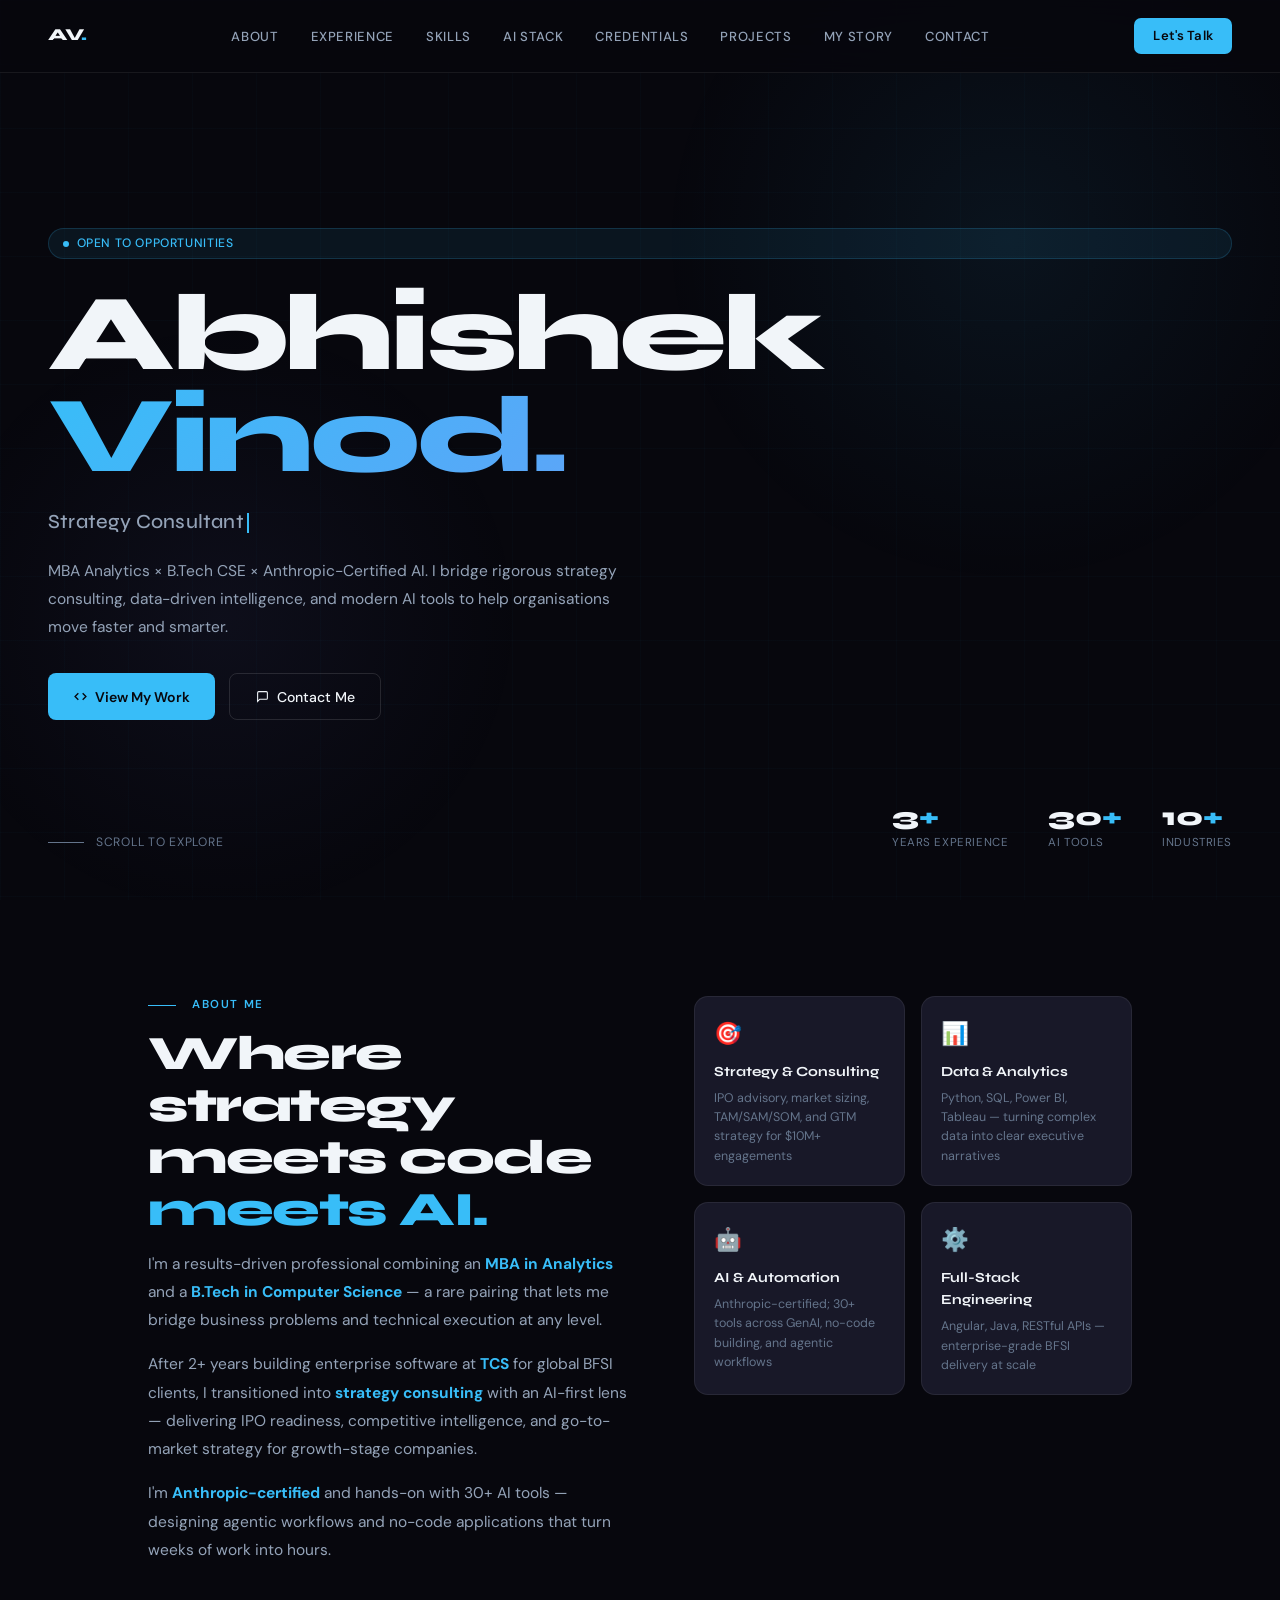
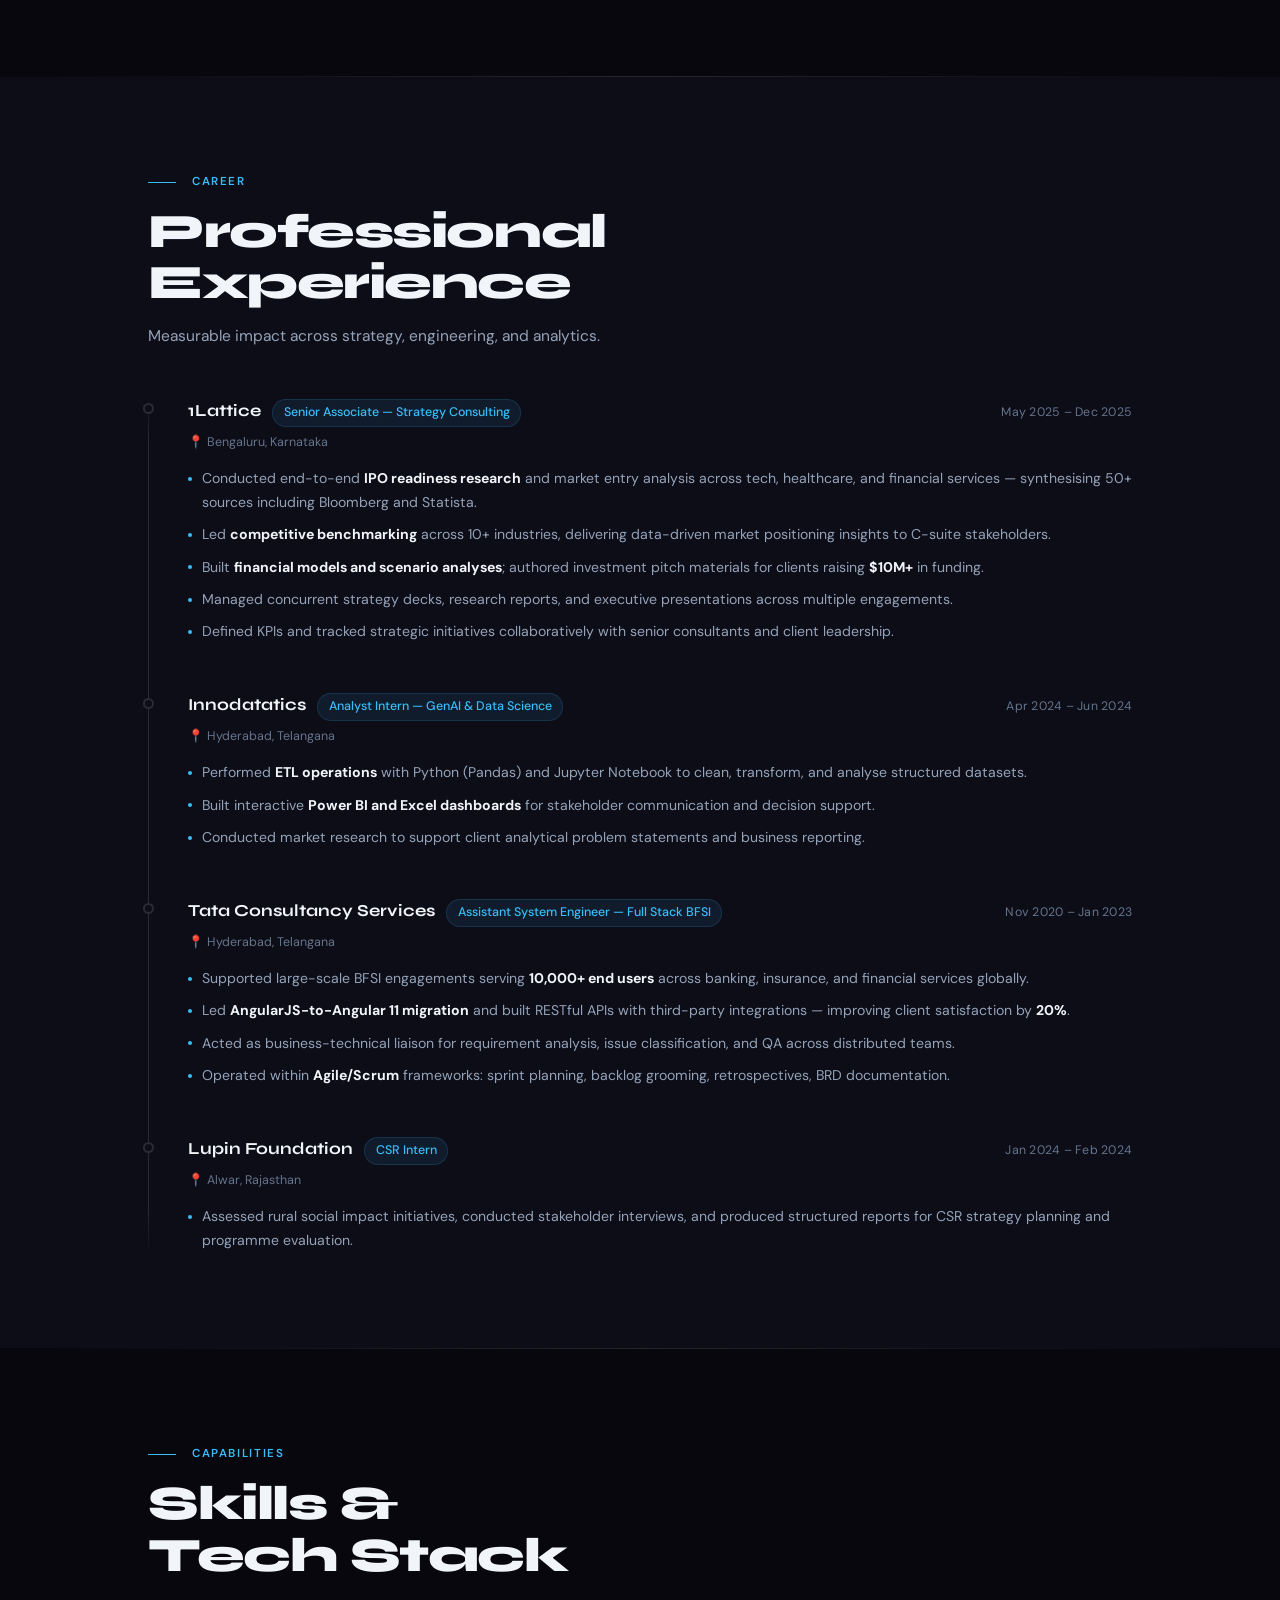
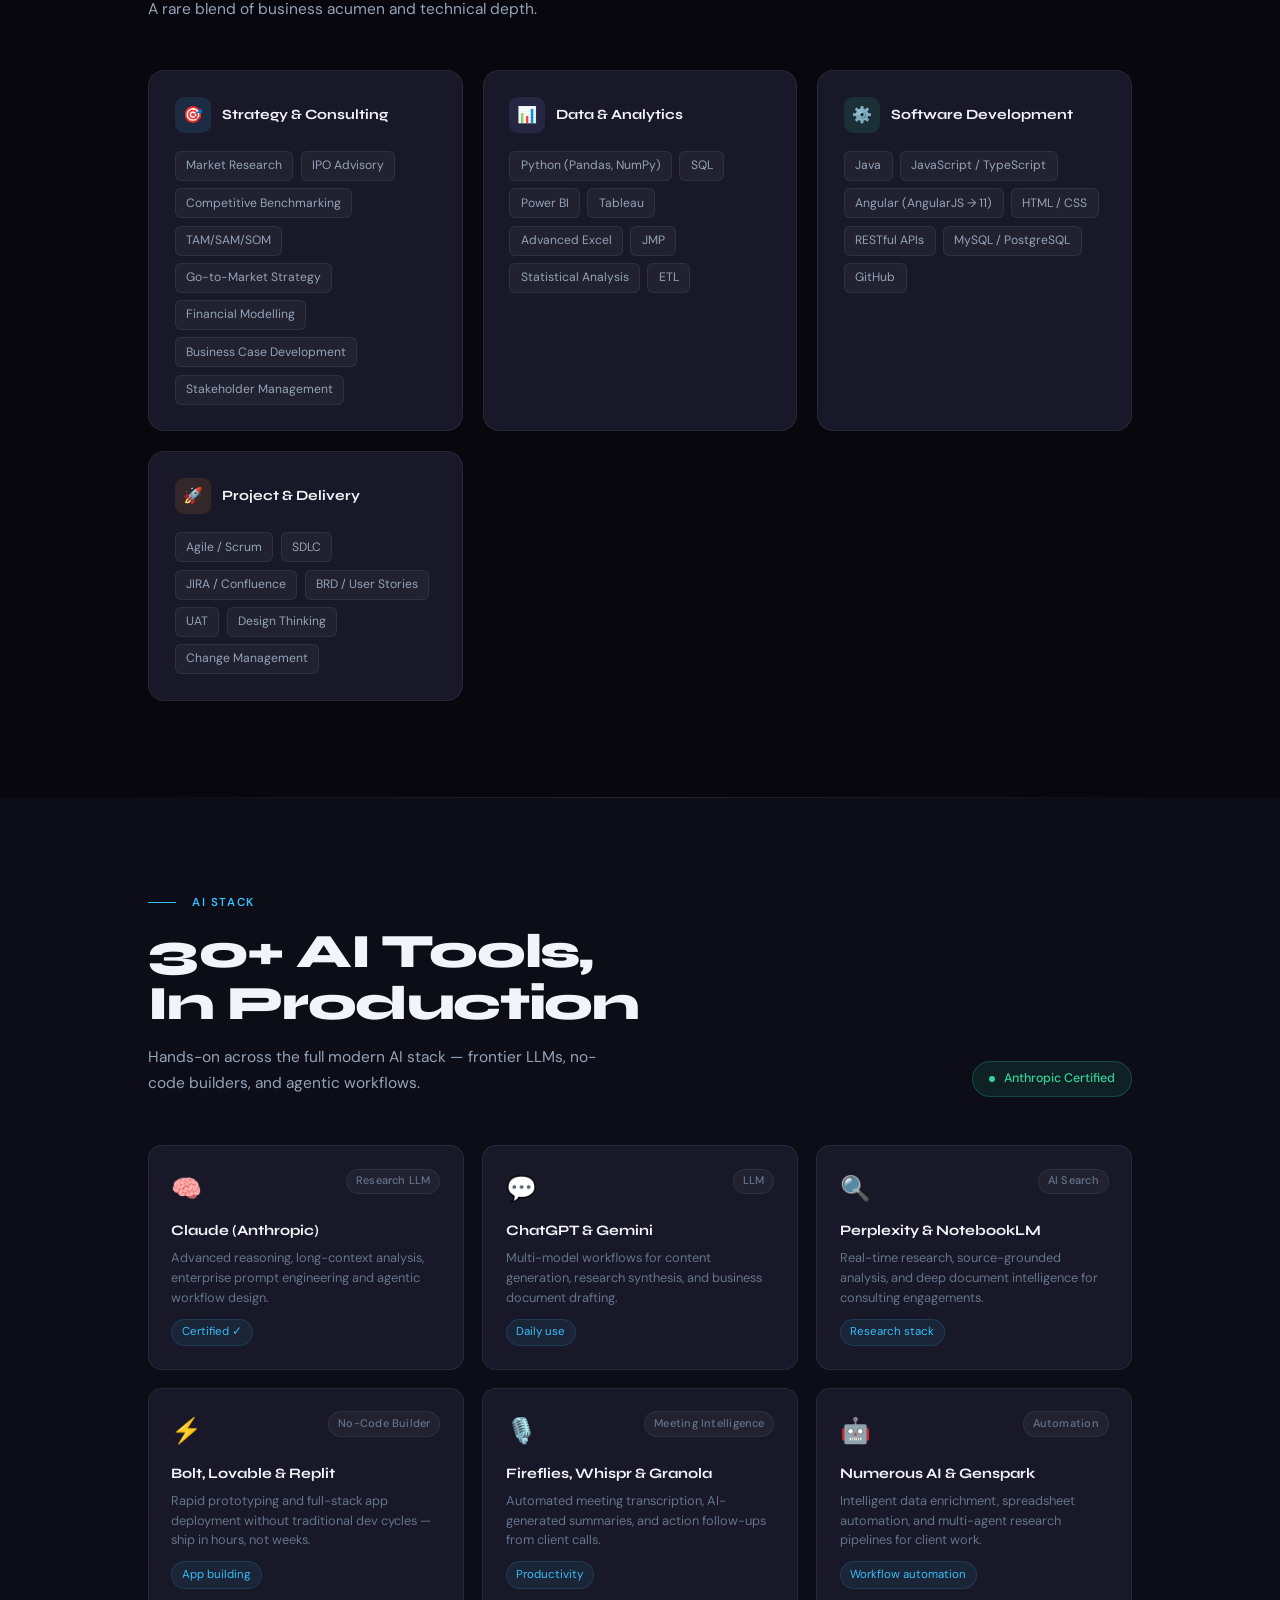
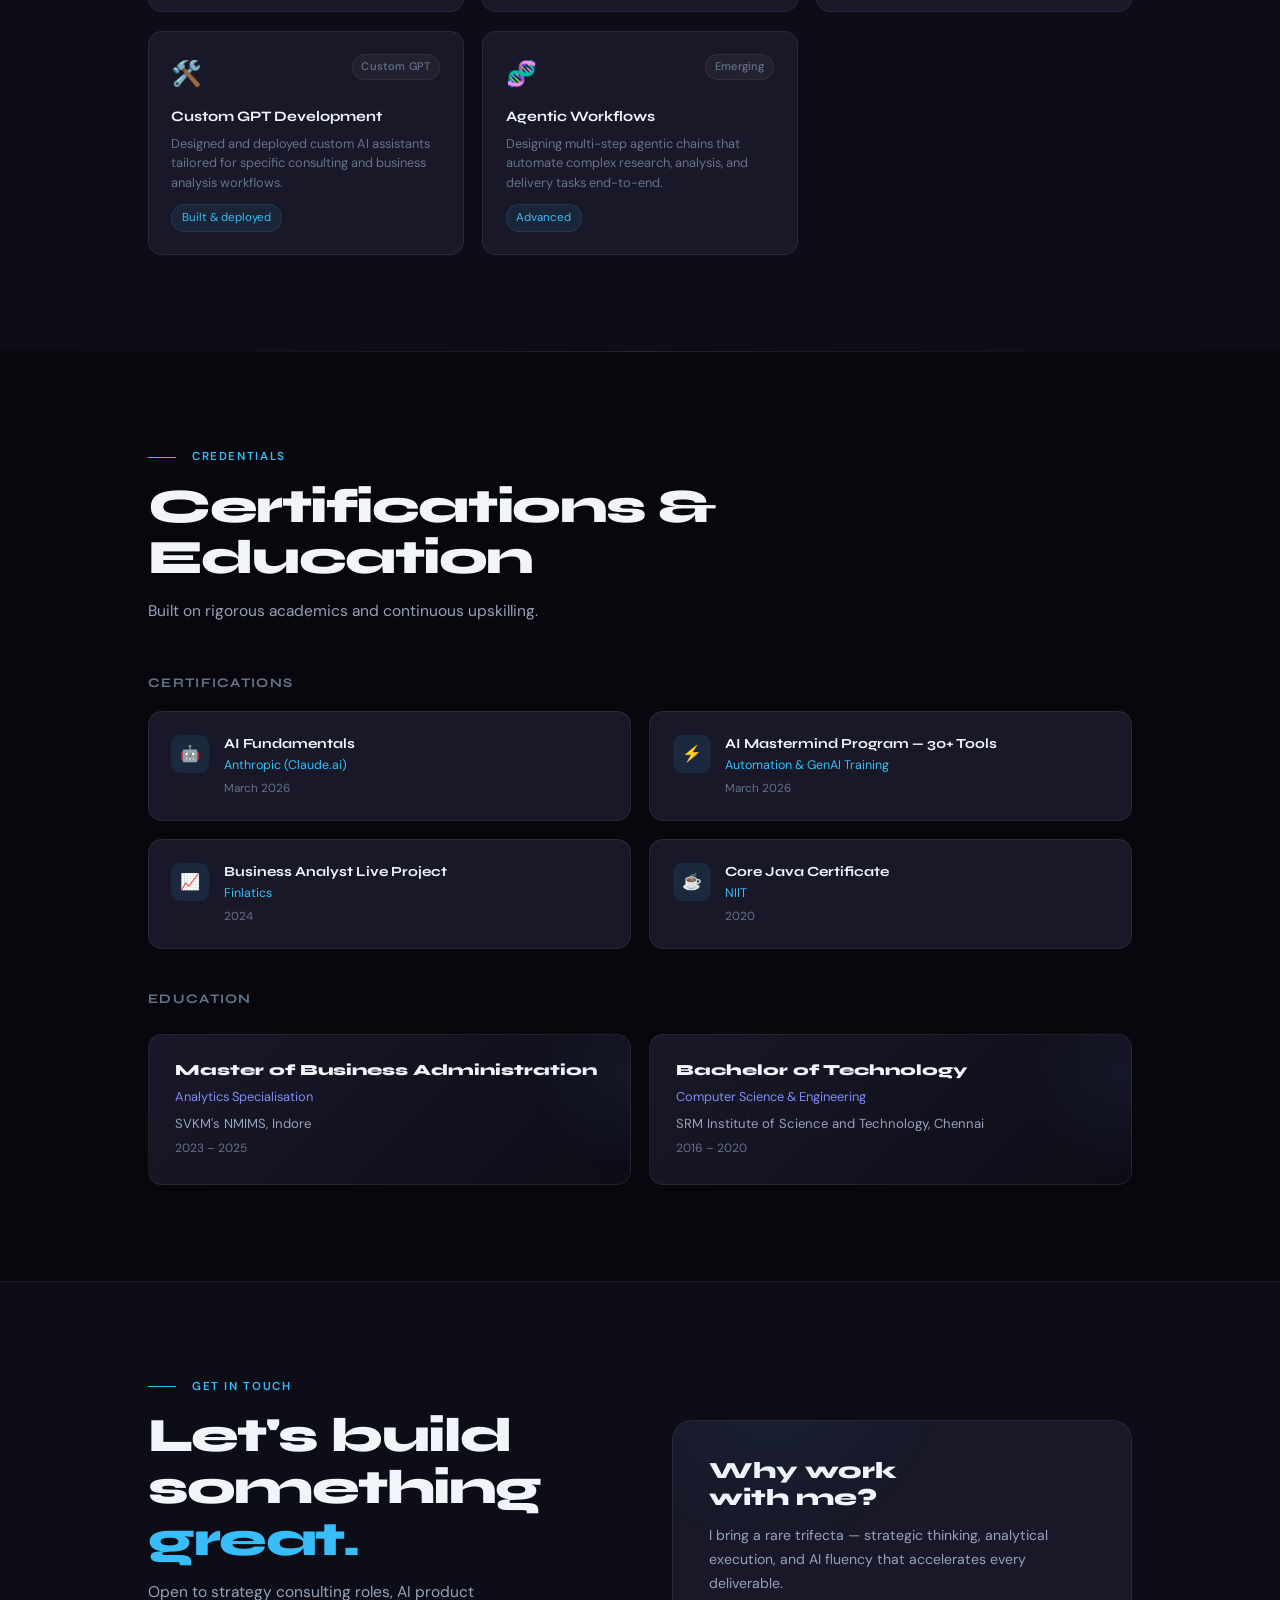
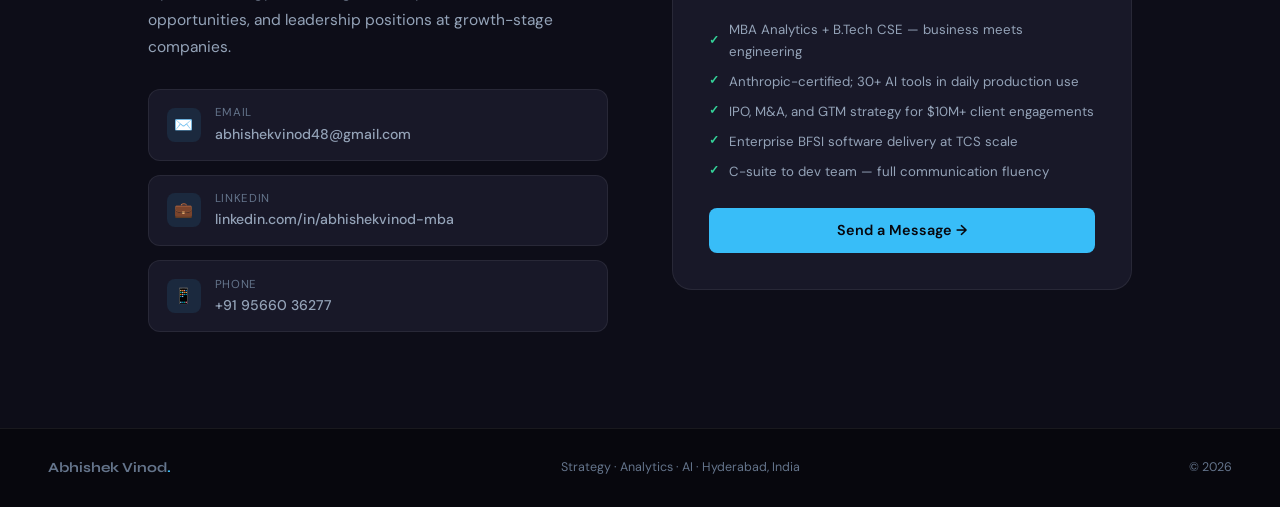
==== index.html @ c46313c7 "Add Projects and My Story pages, update nav links - Add projects.html with live and WIP project card" ====
<!DOCTYPE html>
<html lang="en">
<head>
  <meta charset="UTF-8" />
  <meta name="viewport" content="width=device-width, initial-scale=1.0" />
  <title>Abhishek Vinod — Strategy | Analytics | AI</title>

  <!-- Google Fonts -->
  <link rel="preconnect" href="https://fonts.googleapis.com" />
  <link rel="preconnect" href="https://fonts.gstatic.com" crossorigin />
  <link href="https://fonts.googleapis.com/css2?family=Syne:wght@400;500;600;700;800&family=DM+Sans:ital,opsz,wght@0,9..40,300;0,9..40,400;0,9..40,500;1,9..40,300&display=swap" rel="stylesheet" />

  <!-- Portfolio Styles -->
  <link rel="stylesheet" href="styles.css" />
</head>
<body>

<!-- ═══════════════════════════════════════════
     BACKGROUND GRID
═══════════════════════════════════════════ -->
<div class="grid-bg"></div>

<!-- ═══════════════════════════════════════════
     NAVIGATION
═══════════════════════════════════════════ -->
<nav id="nav">
  <a class="nav-logo" href="#hero">AV<span>.</span></a>
  <ul class="nav-links">
    <li><a href="#about">About</a></li>
    <li><a href="#experience">Experience</a></li>
    <li><a href="#skills">Skills</a></li>
    <li><a href="#ai-tools">AI Stack</a></li>
    <li><a href="#credentials">Credentials</a></li>
    <li><a href="projects.html">Projects</a></li>
    <li><a href="story.html">My Story</a></li>
    <li><a href="#contact">Contact</a></li>
  </ul>
  <a href="#contact" class="nav-cta">Let's Talk</a>
</nav>

<!-- ═══════════════════════════════════════════
     HERO
═══════════════════════════════════════════ -->
<section id="hero">
  <div class="hero-glow"></div>
  <div class="hero-glow2"></div>

  <div class="hero-tag">Open to opportunities</div>

  <h1 class="hero-name">
    Abhishek
    <span class="accent-line">Vinod.</span>
  </h1>

  <!-- Typing effect text — phrases controlled in script.js -->
  <p class="hero-title">
    <span id="typed-text"></span><span class="type-cursor"></span>
  </p>

  <p class="hero-desc">
    MBA Analytics × B.Tech CSE × Anthropic-Certified AI. I bridge rigorous strategy consulting,
    data-driven intelligence, and modern AI tools to help organisations move faster and smarter.
  </p>

  <div class="hero-ctas">
    <a href="#experience" class="btn-primary">
      <svg width="13" height="13" viewBox="0 0 24 24" fill="none" stroke="currentColor" stroke-width="2.5">
        <polyline points="16 18 22 12 16 6"/><polyline points="8 6 2 12 8 18"/>
      </svg>
      View My Work
    </a>
    <a href="#contact" class="btn-secondary">
      <svg width="13" height="13" viewBox="0 0 24 24" fill="none" stroke="currentColor" stroke-width="2">
        <path d="M21 15a2 2 0 0 1-2 2H7l-4 4V5a2 2 0 0 1 2-2h14a2 2 0 0 1 2 2z"/>
      </svg>
      Contact Me
    </a>
  </div>

  <div class="hero-scroll">
    <span class="scroll-line"></span>
    Scroll to explore
  </div>

  <div class="hero-stats">
    <div>
      <div class="stat-num">3<span>+</span></div>
      <div class="stat-label">Years Experience</div>
    </div>
    <div>
      <div class="stat-num">30<span>+</span></div>
      <div class="stat-label">AI Tools</div>
    </div>
    <div>
      <div class="stat-num">10<span>+</span></div>
      <div class="stat-label">Industries</div>
    </div>
  </div>
</section>

<!-- ═══════════════════════════════════════════
     ABOUT
═══════════════════════════════════════════ -->
<section id="about">
  <div class="section-inner">
    <div class="about-grid">

      <!-- Left: text -->
      <div>
        <div class="section-label reveal">About Me</div>
        <h2 class="section-heading reveal rd1">
          Where strategy<br>meets code<br>
          <span style="color:var(--accent)">meets AI.</span>
        </h2>
        <div class="about-text reveal rd2">
          <p>
            I'm a results-driven professional combining an <strong>MBA in Analytics</strong> and a
            <strong>B.Tech in Computer Science</strong> — a rare pairing that lets me bridge business
            problems and technical execution at any level.
          </p>
          <p>
            After 2+ years building enterprise software at <strong>TCS</strong> for global BFSI clients,
            I transitioned into <strong>strategy consulting</strong> with an AI-first lens — delivering
            IPO readiness, competitive intelligence, and go-to-market strategy for growth-stage companies.
          </p>
          <p>
            I'm <strong>Anthropic-certified</strong> and hands-on with 30+ AI tools — designing agentic
            workflows and no-code applications that turn weeks of work into hours.
          </p>
        </div>
      </div>

      <!-- Right: pillar cards -->
      <div class="about-pillars reveal rd3">
        <div class="pillar">
          <div class="pillar-icon">🎯</div>
          <div class="pillar-title">Strategy & Consulting</div>
          <div class="pillar-desc">IPO advisory, market sizing, TAM/SAM/SOM, and GTM strategy for $10M+ engagements</div>
        </div>
        <div class="pillar">
          <div class="pillar-icon">📊</div>
          <div class="pillar-title">Data & Analytics</div>
          <div class="pillar-desc">Python, SQL, Power BI, Tableau — turning complex data into clear executive narratives</div>
        </div>
        <div class="pillar">
          <div class="pillar-icon">🤖</div>
          <div class="pillar-title">AI & Automation</div>
          <div class="pillar-desc">Anthropic-certified; 30+ tools across GenAI, no-code building, and agentic workflows</div>
        </div>
        <div class="pillar">
          <div class="pillar-icon">⚙️</div>
          <div class="pillar-title">Full-Stack Engineering</div>
          <div class="pillar-desc">Angular, Java, RESTful APIs — enterprise-grade BFSI delivery at scale</div>
        </div>
      </div>

    </div>
  </div>
</section>

<div class="section-divider"></div>

<!-- ═══════════════════════════════════════════
     EXPERIENCE
     ↳ To add a new role, copy one <div class="exp-item"> block and update the content.
═══════════════════════════════════════════ -->
<section id="experience">
  <div class="section-inner">
    <div class="section-label reveal">Career</div>
    <h2 class="section-heading reveal rd1">Professional<br>Experience</h2>
    <p class="section-sub reveal rd2">Measurable impact across strategy, engineering, and analytics.</p>

    <div class="exp-timeline">

      <!-- ROLE 1: 1Lattice -->
      <div class="exp-item reveal">
        <div class="exp-dot"></div>
        <div class="exp-header">
          <span class="exp-company">1Lattice</span>
          <span class="exp-role">Senior Associate — Strategy Consulting</span>
          <span class="exp-period">May 2025 – Dec 2025</span>
        </div>
        <div class="exp-location">📍 Bengaluru, Karnataka</div>
        <ul class="exp-bullets">
          <li>Conducted end-to-end <strong>IPO readiness research</strong> and market entry analysis across tech, healthcare,
              and financial services — synthesising 50+ sources including Bloomberg and Statista.</li>
          <li>Led <strong>competitive benchmarking</strong> across 10+ industries, delivering data-driven market positioning insights to C-suite stakeholders.</li>
          <li>Built <strong>financial models and scenario analyses</strong>; authored investment pitch materials for clients raising <strong>$10M+</strong> in funding.</li>
          <li>Managed concurrent strategy decks, research reports, and executive presentations across multiple engagements.</li>
          <li>Defined KPIs and tracked strategic initiatives collaboratively with senior consultants and client leadership.</li>
        </ul>
      </div>

      <!-- ROLE 2: Innodatatics -->
      <div class="exp-item reveal">
        <div class="exp-dot"></div>
        <div class="exp-header">
          <span class="exp-company">Innodatatics</span>
          <span class="exp-role">Analyst Intern — GenAI & Data Science</span>
          <span class="exp-period">Apr 2024 – Jun 2024</span>
        </div>
        <div class="exp-location">📍 Hyderabad, Telangana</div>
        <ul class="exp-bullets">
          <li>Performed <strong>ETL operations</strong> with Python (Pandas) and Jupyter Notebook to clean, transform, and analyse structured datasets.</li>
          <li>Built interactive <strong>Power BI and Excel dashboards</strong> for stakeholder communication and decision support.</li>
          <li>Conducted market research to support client analytical problem statements and business reporting.</li>
        </ul>
      </div>

      <!-- ROLE 3: TCS -->
      <div class="exp-item reveal">
        <div class="exp-dot"></div>
        <div class="exp-header">
          <span class="exp-company">Tata Consultancy Services</span>
          <span class="exp-role">Assistant System Engineer — Full Stack BFSI</span>
          <span class="exp-period">Nov 2020 – Jan 2023</span>
        </div>
        <div class="exp-location">📍 Hyderabad, Telangana</div>
        <ul class="exp-bullets">
          <li>Supported large-scale BFSI engagements serving <strong>10,000+ end users</strong> across banking, insurance, and financial services globally.</li>
          <li>Led <strong>AngularJS-to-Angular 11 migration</strong> and built RESTful APIs with third-party integrations — improving client satisfaction by <strong>20%</strong>.</li>
          <li>Acted as business-technical liaison for requirement analysis, issue classification, and QA across distributed teams.</li>
          <li>Operated within <strong>Agile/Scrum</strong> frameworks: sprint planning, backlog grooming, retrospectives, BRD documentation.</li>
        </ul>
      </div>

      <!-- ROLE 4: Lupin Foundation -->
      <div class="exp-item reveal">
        <div class="exp-dot"></div>
        <div class="exp-header">
          <span class="exp-company">Lupin Foundation</span>
          <span class="exp-role">CSR Intern</span>
          <span class="exp-period">Jan 2024 – Feb 2024</span>
        </div>
        <div class="exp-location">📍 Alwar, Rajasthan</div>
        <ul class="exp-bullets">
          <li>Assessed rural social impact initiatives, conducted stakeholder interviews, and produced structured reports for CSR strategy planning and programme evaluation.</li>
        </ul>
      </div>

    </div>
  </div>
</section>

<div class="section-divider"></div>

<!-- ═══════════════════════════════════════════
     SKILLS
     ↳ To add a new skill tag, just add a <span class="tag">Name</span> in the relevant category.
     ↳ To add a new category, copy a <div class="skill-cat"> block.
═══════════════════════════════════════════ -->
<section id="skills">
  <div class="section-inner">
    <div class="section-label reveal">Capabilities</div>
    <h2 class="section-heading reveal rd1">Skills &<br>Tech Stack</h2>
    <p class="section-sub reveal rd2">A rare blend of business acumen and technical depth.</p>

    <div class="skills-grid">

      <div class="skill-cat reveal">
        <div class="skill-cat-head">
          <div class="skill-cat-icon ib">🎯</div>
          <div class="skill-cat-name">Strategy & Consulting</div>
        </div>
        <div class="skill-tags">
          <span class="tag">Market Research</span>
          <span class="tag">IPO Advisory</span>
          <span class="tag">Competitive Benchmarking</span>
          <span class="tag">TAM/SAM/SOM</span>
          <span class="tag">Go-to-Market Strategy</span>
          <span class="tag">Financial Modelling</span>
          <span class="tag">Business Case Development</span>
          <span class="tag">Stakeholder Management</span>
        </div>
      </div>

      <div class="skill-cat reveal rd1">
        <div class="skill-cat-head">
          <div class="skill-cat-icon ip">📊</div>
          <div class="skill-cat-name">Data & Analytics</div>
        </div>
        <div class="skill-tags">
          <span class="tag">Python (Pandas, NumPy)</span>
          <span class="tag">SQL</span>
          <span class="tag">Power BI</span>
          <span class="tag">Tableau</span>
          <span class="tag">Advanced Excel</span>
          <span class="tag">JMP</span>
          <span class="tag">Statistical Analysis</span>
          <span class="tag">ETL</span>
        </div>
      </div>

      <div class="skill-cat reveal rd2">
        <div class="skill-cat-head">
          <div class="skill-cat-icon ig">⚙️</div>
          <div class="skill-cat-name">Software Development</div>
        </div>
        <div class="skill-tags">
          <span class="tag">Java</span>
          <span class="tag">JavaScript / TypeScript</span>
          <span class="tag">Angular (AngularJS → 11)</span>
          <span class="tag">HTML / CSS</span>
          <span class="tag">RESTful APIs</span>
          <span class="tag">MySQL / PostgreSQL</span>
          <span class="tag">GitHub</span>
        </div>
      </div>

      <div class="skill-cat reveal rd3">
        <div class="skill-cat-head">
          <div class="skill-cat-icon io">🚀</div>
          <div class="skill-cat-name">Project & Delivery</div>
        </div>
        <div class="skill-tags">
          <span class="tag">Agile / Scrum</span>
          <span class="tag">SDLC</span>
          <span class="tag">JIRA / Confluence</span>
          <span class="tag">BRD / User Stories</span>
          <span class="tag">UAT</span>
          <span class="tag">Design Thinking</span>
          <span class="tag">Change Management</span>
        </div>
      </div>

    </div>
  </div>
</section>

<div class="section-divider"></div>

<!-- ═══════════════════════════════════════════
     AI TOOLS
     ↳ To add a new tool card, copy a <div class="tool-card"> block and update the content.
═══════════════════════════════════════════ -->
<section id="ai-tools">
  <div class="section-inner">
    <div class="tools-header">
      <div>
        <div class="section-label reveal">AI Stack</div>
        <h2 class="section-heading reveal rd1">30+ AI Tools,<br>In Production</h2>
        <p class="section-sub reveal rd2" style="margin-bottom:0">
          Hands-on across the full modern AI stack — frontier LLMs, no-code builders, and agentic workflows.
        </p>
      </div>
      <div class="reveal rd3">
        <span class="tools-badge">
          <span style="width:6px;height:6px;border-radius:50%;background:var(--accent3);display:inline-block;flex-shrink:0"></span>
          Anthropic Certified
        </span>
      </div>
    </div>

    <div class="tools-grid">

      <div class="tool-card reveal">
        <div class="tool-card-top"><span class="tool-emoji">🧠</span><span class="tool-cat">Research LLM</span></div>
        <div class="tool-name">Claude (Anthropic)</div>
        <div class="tool-desc">Advanced reasoning, long-context analysis, enterprise prompt engineering and agentic workflow design.</div>
        <span class="tool-hl">Certified ✓</span>
      </div>

      <div class="tool-card reveal rd1">
        <div class="tool-card-top"><span class="tool-emoji">💬</span><span class="tool-cat">LLM</span></div>
        <div class="tool-name">ChatGPT & Gemini</div>
        <div class="tool-desc">Multi-model workflows for content generation, research synthesis, and business document drafting.</div>
        <span class="tool-hl">Daily use</span>
      </div>

      <div class="tool-card reveal rd2">
        <div class="tool-card-top"><span class="tool-emoji">🔍</span><span class="tool-cat">AI Search</span></div>
        <div class="tool-name">Perplexity & NotebookLM</div>
        <div class="tool-desc">Real-time research, source-grounded analysis, and deep document intelligence for consulting engagements.</div>
        <span class="tool-hl">Research stack</span>
      </div>

      <div class="tool-card reveal rd3">
        <div class="tool-card-top"><span class="tool-emoji">⚡</span><span class="tool-cat">No-Code Builder</span></div>
        <div class="tool-name">Bolt, Lovable & Replit</div>
        <div class="tool-desc">Rapid prototyping and full-stack app deployment without traditional dev cycles — ship in hours, not weeks.</div>
        <span class="tool-hl">App building</span>
      </div>

      <div class="tool-card reveal">
        <div class="tool-card-top"><span class="tool-emoji">🎙️</span><span class="tool-cat">Meeting Intelligence</span></div>
        <div class="tool-name">Fireflies, Whispr & Granola</div>
        <div class="tool-desc">Automated meeting transcription, AI-generated summaries, and action follow-ups from client calls.</div>
        <span class="tool-hl">Productivity</span>
      </div>

      <div class="tool-card reveal rd1">
        <div class="tool-card-top"><span class="tool-emoji">🤖</span><span class="tool-cat">Automation</span></div>
        <div class="tool-name">Numerous AI & Genspark</div>
        <div class="tool-desc">Intelligent data enrichment, spreadsheet automation, and multi-agent research pipelines for client work.</div>
        <span class="tool-hl">Workflow automation</span>
      </div>

      <div class="tool-card reveal rd2">
        <div class="tool-card-top"><span class="tool-emoji">🛠️</span><span class="tool-cat">Custom GPT</span></div>
        <div class="tool-name">Custom GPT Development</div>
        <div class="tool-desc">Designed and deployed custom AI assistants tailored for specific consulting and business analysis workflows.</div>
        <span class="tool-hl">Built & deployed</span>
      </div>

      <div class="tool-card reveal rd3">
        <div class="tool-card-top"><span class="tool-emoji">🧬</span><span class="tool-cat">Emerging</span></div>
        <div class="tool-name">Agentic Workflows</div>
        <div class="tool-desc">Designing multi-step agentic chains that automate complex research, analysis, and delivery tasks end-to-end.</div>
        <span class="tool-hl">Advanced</span>
      </div>

    </div>
  </div>
</section>

<div class="section-divider"></div>

<!-- ═══════════════════════════════════════════
     CREDENTIALS
     ↳ To add a certification, copy a <div class="cred-card"> block.
     ↳ To add an education entry, copy a <div class="edu-card"> block.
═══════════════════════════════════════════ -->
<section id="credentials">
  <div class="section-inner">
    <div class="section-label reveal">Credentials</div>
    <h2 class="section-heading reveal rd1">Certifications &<br>Education</h2>
    <p class="section-sub reveal rd2">Built on rigorous academics and continuous upskilling.</p>

    <div class="sub-heading reveal">Certifications</div>
    <div class="creds-grid">

      <div class="cred-card reveal">
        <div class="cred-icon">🤖</div>
        <div>
          <div class="cred-name">AI Fundamentals</div>
          <div class="cred-issuer">Anthropic (Claude.ai)</div>
          <div class="cred-year">March 2026</div>
        </div>
      </div>

      <div class="cred-card reveal rd1">
        <div class="cred-icon">⚡</div>
        <div>
          <div class="cred-name">AI Mastermind Program — 30+ Tools</div>
          <div class="cred-issuer">Automation & GenAI Training</div>
          <div class="cred-year">March 2026</div>
        </div>
      </div>

      <div class="cred-card reveal rd2">
        <div class="cred-icon">📈</div>
        <div>
          <div class="cred-name">Business Analyst Live Project</div>
          <div class="cred-issuer">Finlatics</div>
          <div class="cred-year">2024</div>
        </div>
      </div>

      <div class="cred-card reveal rd3">
        <div class="cred-icon">☕</div>
        <div>
          <div class="cred-name">Core Java Certificate</div>
          <div class="cred-issuer">NIIT</div>
          <div class="cred-year">2020</div>
        </div>
      </div>

    </div>

    <div class="sub-heading reveal" style="margin-top:2.5rem">Education</div>
    <div class="edu-grid">

      <div class="edu-card reveal">
        <div class="edu-degree">Master of Business Administration</div>
        <div class="edu-spec">Analytics Specialisation</div>
        <div class="edu-inst">SVKM's NMIMS, Indore</div>
        <div class="edu-year">2023 – 2025</div>
      </div>

      <div class="edu-card reveal rd1">
        <div class="edu-degree">Bachelor of Technology</div>
        <div class="edu-spec">Computer Science & Engineering</div>
        <div class="edu-inst">SRM Institute of Science and Technology, Chennai</div>
        <div class="edu-year">2016 – 2020</div>
      </div>

    </div>
  </div>
</section>

<!-- ═══════════════════════════════════════════
     CONTACT
═══════════════════════════════════════════ -->
<section id="contact">
  <div class="contact-inner">

    <div>
      <div class="section-label reveal">Get in Touch</div>
      <h2 class="section-heading reveal rd1">
        Let's build<br>something<br>
        <span style="color:var(--accent)">great.</span>
      </h2>
      <p class="reveal rd2" style="color:var(--text2);font-size:.97rem;line-height:1.75;max-width:420px">
        Open to strategy consulting roles, AI product opportunities, and leadership positions at growth-stage companies.
      </p>

      <div class="contact-links reveal rd3">
        <a href="mailto:abhishekvinod48@gmail.com" class="contact-link">
          <div class="cl-icon">✉️</div>
          <div>
            <div class="cl-label">Email</div>
            <div class="cl-value">abhishekvinod48@gmail.com</div>
          </div>
        </a>
        <a href="https://linkedin.com/in/abhishekvinod-mba" target="_blank" rel="noopener" class="contact-link">
          <div class="cl-icon">💼</div>
          <div>
            <div class="cl-label">LinkedIn</div>
            <div class="cl-value">linkedin.com/in/abhishekvinod-mba</div>
          </div>
        </a>
        <a href="tel:+919566036277" class="contact-link">
          <div class="cl-icon">📱</div>
          <div>
            <div class="cl-label">Phone</div>
            <div class="cl-value">+91 95660 36277</div>
          </div>
        </a>
      </div>
    </div>

    <div class="contact-right reveal rd2">
      <div class="cta-heading">Why work<br>with me?</div>
      <div class="cta-text">
        I bring a rare trifecta — strategic thinking, analytical execution, and AI fluency that accelerates every deliverable.
      </div>
      <ul class="cta-list">
        <li>MBA Analytics + B.Tech CSE — business meets engineering</li>
        <li>Anthropic-certified; 30+ AI tools in daily production use</li>
        <li>IPO, M&A, and GTM strategy for $10M+ client engagements</li>
        <li>Enterprise BFSI software delivery at TCS scale</li>
        <li>C-suite to dev team — full communication fluency</li>
      </ul>
      <a href="mailto:abhishekvinod48@gmail.com" class="btn-primary" style="width:100%;justify-content:center;font-size:.9rem">
        Send a Message →
      </a>
    </div>

  </div>
</section>

<!-- ═══════════════════════════════════════════
     FOOTER
═══════════════════════════════════════════ -->
<footer>
  <div class="footer-brand">Abhishek Vinod<span>.</span></div>
  <div class="footer-copy">Strategy · Analytics · AI · Hyderabad, India</div>
  <div class="footer-copy">© 2026</div>
</footer>

<!-- Portfolio Scripts — loaded at bottom so DOM is ready -->
<script src="script.js"></script>

</body>
</html>
---- styles.css ----
/* ============================================================
   ABHISHEK VINOD — PORTFOLIO STYLES
   File: styles.css
   Update this file for all visual / design changes.
   ============================================================ */

/* ── DESIGN TOKENS ── */
:root {
  --bg:       #07070d;
  --bg2:      #0d0d18;
  --surface:  #181828;
  --surface2: #1e1e32;
  --border:   rgba(255, 255, 255, 0.07);
  --border2:  rgba(255, 255, 255, 0.12);
  --accent:   #38bdf8;   /* cyan  */
  --accent2:  #818cf8;   /* indigo */
  --accent3:  #34d399;   /* green  */
  --text:     #f1f5f9;
  --text2:    #94a3b8;
  --text3:    #64748b;
  --glow:     rgba(56, 189, 248, 0.15);
  font-size:  16px;
}

/* ── RESET ── */
*, *::before, *::after { box-sizing: border-box; margin: 0; padding: 0; }
html { scroll-behavior: smooth; -webkit-font-smoothing: antialiased; }
body {
  background: var(--bg);
  color: var(--text);
  font-family: 'DM Sans', sans-serif;
  font-weight: 400;
  line-height: 1.6;
  overflow-x: hidden;
}

/* ── SCROLLBAR ── */
::-webkit-scrollbar              { width: 4px; }
::-webkit-scrollbar-track        { background: var(--bg); }
::-webkit-scrollbar-thumb        { background: var(--accent); border-radius: 2px; }

/* ── GRID BACKGROUND ── */
.grid-bg {
  position: fixed; inset: 0;
  background-image:
    linear-gradient(rgba(56,189,248,0.025) 1px, transparent 1px),
    linear-gradient(90deg, rgba(56,189,248,0.025) 1px, transparent 1px);
  background-size: 64px 64px;
  pointer-events: none;
  z-index: 0;
}

/* ═══════════════════════════════════════════════
   NAVIGATION
═══════════════════════════════════════════════ */
nav {
  position: fixed; top: 0; left: 0; right: 0; z-index: 900;
  display: flex; align-items: center; justify-content: space-between;
  padding: 1.1rem 3rem;
  background: rgba(7, 7, 13, 0.8);
  backdrop-filter: blur(24px);
  border-bottom: 1px solid var(--border);
  transition: box-shadow 0.3s;
}
.nav-logo {
  font-family: 'Syne', sans-serif; font-weight: 800; font-size: 1.05rem;
  letter-spacing: -0.01em; color: var(--text); text-decoration: none;
}
.nav-logo span { color: var(--accent); }
.nav-links { display: flex; gap: 2rem; list-style: none; }
.nav-links a {
  color: var(--text2); text-decoration: none; font-size: 0.82rem;
  font-weight: 500; letter-spacing: 0.05em; text-transform: uppercase;
  transition: color 0.2s;
}
.nav-links a:hover { color: var(--accent); }
.nav-cta {
  background: var(--accent); color: #07070d; border: none;
  padding: 0.48rem 1.2rem; border-radius: 7px;
  font-family: 'DM Sans', sans-serif; font-weight: 600; font-size: 0.82rem;
  cursor: pointer; text-decoration: none; letter-spacing: 0.01em;
  transition: opacity 0.2s, transform 0.15s;
}
.nav-cta:hover { opacity: 0.85; transform: translateY(-1px); }

/* ═══════════════════════════════════════════════
   HERO
═══════════════════════════════════════════════ */
#hero {
  position: relative; min-height: 100vh;
  display: flex; flex-direction: column; justify-content: center;
  padding: 8rem 3rem 5rem;
  overflow: hidden;
}
.hero-glow {
  position: absolute; top: -15%; right: -8%; width: 750px; height: 750px;
  background: radial-gradient(circle, rgba(56,189,248,0.07) 0%, transparent 65%);
  pointer-events: none;
}
.hero-glow2 {
  position: absolute; bottom: -5%; left: -8%; width: 650px; height: 650px;
  background: radial-gradient(circle, rgba(129,140,248,0.06) 0%, transparent 65%);
  pointer-events: none;
}
.hero-tag {
  display: inline-flex; align-items: center; gap: 0.5rem;
  background: rgba(56,189,248,0.08); border: 1px solid rgba(56,189,248,0.18);
  border-radius: 100px; padding: 0.32rem 0.85rem;
  color: var(--accent); font-size: 0.76rem; font-weight: 500;
  letter-spacing: 0.05em; text-transform: uppercase;
  margin-bottom: 1.5rem;
  animation: fadeUp 0.6s ease both;
}
.hero-tag::before {
  content: ''; width: 6px; height: 6px; border-radius: 50%;
  background: var(--accent); animation: pulse 2s ease infinite;
}
@keyframes pulse {
  0%, 100% { opacity: 1; transform: scale(1); }
  50%       { opacity: 0.4; transform: scale(1.4); }
}
.hero-name {
  font-family: 'Syne', sans-serif; font-weight: 800;
  font-size: clamp(3.8rem, 8.5vw, 7.5rem);
  line-height: 0.93; letter-spacing: -0.04em;
  color: var(--text);
  animation: fadeUp 0.6s 0.1s ease both;
}
.hero-name .accent-line {
  display: block;
  background: linear-gradient(135deg, var(--accent) 0%, var(--accent2) 100%);
  -webkit-background-clip: text; -webkit-text-fill-color: transparent;
  background-clip: text;
}
.hero-title {
  font-family: 'Syne', sans-serif;
  font-size: clamp(0.95rem, 2.2vw, 1.25rem);
  color: var(--text2); font-weight: 500;
  margin: 1.25rem 0; letter-spacing: 0.01em;
  animation: fadeUp 0.6s 0.2s ease both;
}
.type-cursor {
  display: inline-block; width: 2px; height: 1em;
  background: var(--accent); margin-left: 3px;
  vertical-align: middle;
  animation: blink 1s step-end infinite;
}
@keyframes blink { 0%, 100% { opacity: 1; } 50% { opacity: 0; } }
.hero-desc {
  max-width: 580px; color: var(--text2); font-size: 0.97rem; line-height: 1.8;
  animation: fadeUp 0.6s 0.3s ease both; margin-bottom: 2rem;
}
.hero-ctas {
  display: flex; gap: 0.875rem; flex-wrap: wrap;
  animation: fadeUp 0.6s 0.4s ease both;
}
.btn-primary {
  display: inline-flex; align-items: center; gap: 0.5rem;
  background: var(--accent); color: #07070d;
  padding: 0.7rem 1.6rem; border-radius: 8px;
  font-weight: 600; font-size: 0.88rem; text-decoration: none;
  transition: all 0.2s;
}
.btn-primary:hover {
  background: #0ea5e9; transform: translateY(-2px);
  box-shadow: 0 8px 28px rgba(56,189,248,0.28);
}
.btn-secondary {
  display: inline-flex; align-items: center; gap: 0.5rem;
  background: transparent; color: var(--text);
  padding: 0.7rem 1.6rem; border-radius: 8px;
  font-weight: 500; font-size: 0.88rem; text-decoration: none;
  border: 1px solid var(--border2); transition: all 0.2s;
}
.btn-secondary:hover {
  border-color: var(--accent); color: var(--accent);
  background: rgba(56,189,248,0.05);
}
.hero-stats {
  position: absolute; bottom: 3rem; right: 3rem;
  display: flex; gap: 2.5rem;
  animation: fadeUp 0.6s 0.5s ease both;
}
.stat-num {
  font-family: 'Syne', sans-serif; font-size: 1.6rem; font-weight: 800;
  color: var(--text); line-height: 1;
}
.stat-num span { color: var(--accent); }
.stat-label {
  font-size: 0.72rem; color: var(--text3);
  text-transform: uppercase; letter-spacing: 0.05em; margin-top: 0.25rem;
}
.hero-scroll {
  position: absolute; bottom: 3rem; left: 3rem;
  display: flex; align-items: center; gap: 0.75rem;
  color: var(--text3); font-size: 0.76rem;
  letter-spacing: 0.06em; text-transform: uppercase;
  animation: fadeUp 0.6s 0.6s ease both;
}
.scroll-line { width: 36px; height: 1px; background: var(--text3); display: block; }
@keyframes fadeUp {
  from { opacity: 0; transform: translateY(24px); }
  to   { opacity: 1; transform: translateY(0); }
}

/* ═══════════════════════════════════════════════
   SHARED SECTION STYLES
═══════════════════════════════════════════════ */
section { position: relative; z-index: 10; }
.section-inner { max-width: 1080px; margin: 0 auto; padding: 6rem 3rem; }
.section-label {
  display: flex; align-items: center; gap: 1rem;
  font-size: 0.72rem; letter-spacing: 0.14em; text-transform: uppercase;
  color: var(--accent); font-weight: 600; margin-bottom: 0.875rem;
}
.section-label::before {
  content: ''; flex: none; width: 28px; height: 1px; background: var(--accent);
}
.section-heading {
  font-family: 'Syne', sans-serif; font-weight: 800;
  font-size: clamp(2rem, 4vw, 3rem); letter-spacing: -0.03em;
  color: var(--text); line-height: 1.08; margin-bottom: 0.875rem;
}
.section-sub {
  color: var(--text2); font-size: 0.97rem;
  max-width: 480px; margin-bottom: 3rem; line-height: 1.72;
}
.section-divider {
  height: 1px;
  background: linear-gradient(to right, transparent, var(--border2), transparent);
  margin: 0 3rem;
}

/* ═══════════════════════════════════════════════
   ABOUT
═══════════════════════════════════════════════ */
#about { background: var(--bg); }
.about-grid { display: grid; grid-template-columns: 1.1fr 1fr; gap: 4rem; align-items: start; }
.about-text p  { color: var(--text2); line-height: 1.82; margin-bottom: 1rem; font-size: 0.97rem; }
.about-text strong { color: var(--accent); }
.about-pillars { display: grid; grid-template-columns: 1fr 1fr; gap: 1rem; }
.pillar {
  background: var(--surface); border: 1px solid var(--border);
  border-radius: 14px; padding: 1.2rem;
  transition: all 0.3s cubic-bezier(0.16, 1, 0.3, 1);
}
.pillar:hover {
  border-color: rgba(56,189,248,0.28); background: var(--surface2);
  transform: translateY(-4px);
}
.pillar-icon  { font-size: 1.4rem; margin-bottom: 0.55rem; }
.pillar-title {
  font-family: 'Syne', sans-serif; font-weight: 700;
  font-size: 0.87rem; color: var(--text); margin-bottom: 0.35rem;
}
.pillar-desc  { font-size: 0.78rem; color: var(--text3); line-height: 1.55; }

/* ═══════════════════════════════════════════════
   EXPERIENCE
═══════════════════════════════════════════════ */
#experience { background: var(--bg2); }
.exp-timeline { position: relative; }
.exp-timeline::before {
  content: ''; position: absolute; left: 0; top: 0; bottom: 0;
  width: 1px;
  background: linear-gradient(to bottom, transparent, var(--border2) 5%, var(--border2) 95%, transparent);
}
.exp-item          { position: relative; padding-left: 2.5rem; padding-bottom: 3rem; }
.exp-item:last-child { padding-bottom: 0; }
.exp-dot {
  position: absolute; left: -5px; top: 0.35rem;
  width: 11px; height: 11px; border-radius: 50%;
  background: var(--bg2); border: 2px solid var(--border2); transition: all 0.3s;
}
.exp-item:hover .exp-dot {
  border-color: var(--accent); background: var(--accent);
  box-shadow: 0 0 14px var(--glow);
}
.exp-header   { display: flex; flex-wrap: wrap; align-items: baseline; gap: 0.7rem; margin-bottom: 0.4rem; }
.exp-company  { font-family: 'Syne', sans-serif; font-weight: 700; font-size: 1.05rem; color: var(--text); }
.exp-role {
  font-size: 0.78rem; color: var(--accent);
  background: rgba(56,189,248,0.09); border: 1px solid rgba(56,189,248,0.14);
  padding: 0.18rem 0.65rem; border-radius: 100px; font-weight: 500;
}
.exp-period   { font-size: 0.77rem; color: var(--text3); margin-left: auto; letter-spacing: 0.02em; }
.exp-location { font-size: 0.78rem; color: var(--text3); margin-bottom: 0.875rem; }
.exp-bullets  { list-style: none; display: flex; flex-direction: column; gap: 0.55rem; }
.exp-bullets li {
  font-size: 0.88rem; color: var(--text2); line-height: 1.68;
  padding-left: 0.875rem; position: relative;
}
.exp-bullets li::before {
  content: ''; position: absolute; left: 0; top: 0.68em;
  width: 4px; height: 4px; border-radius: 50%; background: var(--accent);
}
.exp-bullets li strong { color: var(--text); }

/* ═══════════════════════════════════════════════
   SKILLS
═══════════════════════════════════════════════ */
#skills { background: var(--bg); }
.skills-grid { display: grid; grid-template-columns: repeat(auto-fit, minmax(290px, 1fr)); gap: 1.25rem; }
.skill-cat {
  background: var(--surface); border: 1px solid var(--border);
  border-radius: 16px; padding: 1.6rem; transition: all 0.3s;
}
.skill-cat:hover { border-color: var(--border2); background: var(--surface2); }
.skill-cat-head { display: flex; align-items: center; gap: 0.7rem; margin-bottom: 1.15rem; }
.skill-cat-icon {
  width: 36px; height: 36px; border-radius: 9px;
  display: flex; align-items: center; justify-content: center;
  font-size: 1rem; flex-shrink: 0;
}
/* Icon colour variants */
.ib { background: rgba(56,189,248,0.12); }
.ip { background: rgba(129,140,248,0.12); }
.ig { background: rgba(52,211,153,0.12); }
.io { background: rgba(251,146,60,0.12); }
.skill-cat-name { font-family: 'Syne', sans-serif; font-weight: 700; font-size: 0.88rem; color: var(--text); }
.skill-tags { display: flex; flex-wrap: wrap; gap: 0.45rem; }
.tag {
  font-size: 0.76rem; color: var(--text2);
  background: rgba(255,255,255,0.04); border: 1px solid var(--border);
  padding: 0.27rem 0.65rem; border-radius: 6px;
  transition: all 0.2s; cursor: default;
}
.tag:hover {
  background: rgba(56,189,248,0.08); border-color: rgba(56,189,248,0.22);
  color: var(--accent);
}

/* ═══════════════════════════════════════════════
   AI TOOLS
═══════════════════════════════════════════════ */
#ai-tools { background: var(--bg2); }
.tools-header {
  display: flex; align-items: flex-end; justify-content: space-between;
  margin-bottom: 3rem; gap: 1.5rem; flex-wrap: wrap;
}
.tools-badge {
  display: inline-flex; align-items: center; gap: 0.55rem;
  background: rgba(52,211,153,0.1); border: 1px solid rgba(52,211,153,0.22);
  border-radius: 100px; padding: 0.45rem 1rem;
  color: var(--accent3); font-size: 0.78rem; font-weight: 500; white-space: nowrap;
}
.tools-grid {
  display: grid; grid-template-columns: repeat(auto-fill, minmax(250px, 1fr)); gap: 1.15rem;
}
.tool-card {
  background: var(--surface); border: 1px solid var(--border);
  border-radius: 14px; padding: 1.4rem;
  transition: all 0.35s cubic-bezier(0.16, 1, 0.3, 1);
  position: relative; overflow: hidden; cursor: default;
}
/* Radial glow on hover — JS sets --mx and --my */
.tool-card::before {
  content: ''; position: absolute; inset: 0;
  background: radial-gradient(circle at var(--mx, 50%) var(--my, 50%), rgba(56,189,248,0.07), transparent 60%);
  opacity: 0; transition: opacity 0.3s;
}
.tool-card:hover {
  border-color: rgba(56,189,248,0.22); transform: translateY(-5px);
  box-shadow: 0 20px 48px rgba(0,0,0,0.35);
}
.tool-card:hover::before { opacity: 1; }
.tool-card-top { display: flex; align-items: flex-start; justify-content: space-between; margin-bottom: 0.7rem; }
.tool-emoji    { font-size: 1.55rem; }
.tool-cat {
  font-size: 0.69rem; color: var(--text3);
  background: rgba(255,255,255,0.04); border: 1px solid var(--border);
  padding: 0.18rem 0.55rem; border-radius: 100px;
  font-weight: 500; letter-spacing: 0.02em;
}
.tool-name { font-family: 'Syne', sans-serif; font-weight: 700; font-size: 0.9rem; color: var(--text); margin-bottom: 0.35rem; }
.tool-desc { font-size: 0.8rem; color: var(--text3); line-height: 1.55; }
.tool-hl {
  display: inline-block; margin-top: 0.7rem;
  font-size: 0.72rem; color: var(--accent);
  background: rgba(56,189,248,0.08); border: 1px solid rgba(56,189,248,0.14);
  padding: 0.22rem 0.6rem; border-radius: 100px;
}

/* ═══════════════════════════════════════════════
   CREDENTIALS
═══════════════════════════════════════════════ */
#credentials { background: var(--bg); }
.creds-grid { display: grid; grid-template-columns: 1fr 1fr; gap: 1.15rem; }
.cred-card {
  background: var(--surface); border: 1px solid var(--border);
  border-radius: 14px; padding: 1.4rem;
  display: flex; gap: 0.9rem; align-items: flex-start;
  transition: all 0.28s;
}
.cred-card:hover { border-color: var(--border2); transform: translateY(-2px); }
.cred-icon {
  width: 38px; height: 38px; border-radius: 9px;
  background: rgba(56,189,248,0.1);
  display: flex; align-items: center; justify-content: center;
  font-size: 1rem; flex-shrink: 0;
}
.cred-name   { font-family: 'Syne', sans-serif; font-weight: 700; font-size: 0.87rem; color: var(--text); margin-bottom: 0.2rem; line-height: 1.3; }
.cred-issuer { font-size: 0.78rem; color: var(--accent); margin-bottom: 0.18rem; }
.cred-year   { font-size: 0.73rem; color: var(--text3); }
.sub-heading {
  font-family: 'Syne', sans-serif; font-weight: 700; font-size: 0.82rem;
  color: var(--text3); letter-spacing: 0.1em; text-transform: uppercase;
  margin-bottom: 1.1rem;
}
.edu-grid {
  display: grid; grid-template-columns: 1fr 1fr; gap: 1.15rem; margin-top: 1.5rem;
}
.edu-card {
  background: linear-gradient(135deg, var(--surface), var(--bg2));
  border: 1px solid var(--border); border-radius: 14px;
  padding: 1.6rem; position: relative; overflow: hidden; transition: all 0.28s;
}
.edu-card::after {
  content: ''; position: absolute; top: -40%; right: -20%;
  width: 200px; height: 200px;
  background: radial-gradient(circle, rgba(129,140,248,0.06), transparent 70%);
  pointer-events: none;
}
.edu-card:hover { border-color: rgba(129,140,248,0.28); transform: translateY(-3px); }
.edu-degree { font-family: 'Syne', sans-serif; font-weight: 800; font-size: 0.97rem; color: var(--text); margin-bottom: 0.45rem; line-height: 1.25; }
.edu-spec   { font-size: 0.8rem; color: var(--accent2); margin-bottom: 0.35rem; }
.edu-inst   { font-size: 0.82rem; color: var(--text2); margin-bottom: 0.28rem; }
.edu-year   { font-size: 0.75rem; color: var(--text3); }

/* ═══════════════════════════════════════════════
   CONTACT
═══════════════════════════════════════════════ */
#contact { background: var(--bg2); border-top: 1px solid var(--border); }
.contact-inner {
  max-width: 1080px; margin: 0 auto; padding: 6rem 3rem;
  display: grid; grid-template-columns: 1fr 1fr; gap: 4rem; align-items: center;
}
.contact-links { display: flex; flex-direction: column; gap: 0.875rem; margin-top: 1.75rem; }
.contact-link {
  display: flex; align-items: center; gap: 0.875rem;
  text-decoration: none; color: var(--text2);
  padding: 0.9rem 1.1rem;
  background: var(--surface); border: 1px solid var(--border);
  border-radius: 12px; transition: all 0.2s;
}
.contact-link:hover {
  border-color: rgba(56,189,248,0.28); color: var(--text);
  background: var(--surface2); transform: translateX(5px);
}
.cl-icon {
  width: 34px; height: 34px; border-radius: 8px;
  background: rgba(56,189,248,0.1);
  display: flex; align-items: center; justify-content: center;
  font-size: 0.95rem; flex-shrink: 0;
}
.cl-label { font-size: 0.72rem; color: var(--text3); text-transform: uppercase; letter-spacing: 0.06em; }
.cl-value { font-size: 0.88rem; font-weight: 500; }
.contact-right {
  background: var(--surface); border: 1px solid var(--border);
  border-radius: 20px; padding: 2.25rem; position: relative; overflow: hidden;
}
.contact-right::before {
  content: ''; position: absolute; top: -50%; left: -20%;
  width: 380px; height: 380px;
  background: radial-gradient(circle, rgba(56,189,248,0.06), transparent 65%);
  pointer-events: none;
}
.cta-heading { font-family: 'Syne', sans-serif; font-weight: 800; font-size: 1.45rem; color: var(--text); margin-bottom: 0.65rem; line-height: 1.2; }
.cta-text    { color: var(--text2); font-size: 0.88rem; line-height: 1.72; margin-bottom: 1.5rem; }
.cta-list    { list-style: none; display: flex; flex-direction: column; gap: 0.55rem; margin-bottom: 1.6rem; }
.cta-list li { display: flex; align-items: center; gap: 0.65rem; font-size: 0.83rem; color: var(--text2); }
.cta-list li::before { content: '✓'; color: var(--accent3); font-weight: 700; font-size: 0.78rem; }

/* ═══════════════════════════════════════════════
   FOOTER
═══════════════════════════════════════════════ */
footer {
  background: var(--bg); border-top: 1px solid var(--border);
  padding: 1.75rem 3rem;
  display: flex; align-items: center; justify-content: space-between;
  flex-wrap: wrap; gap: 1rem;
}
.footer-brand { font-family: 'Syne', sans-serif; font-weight: 700; font-size: 0.875rem; color: var(--text3); }
.footer-brand span { color: var(--accent); }
.footer-copy { font-size: 0.78rem; color: var(--text3); }

/* ═══════════════════════════════════════════════
   SCROLL REVEAL ANIMATION
═══════════════════════════════════════════════ */
.reveal { opacity: 0; transform: translateY(26px); transition: opacity 0.6s ease, transform 0.6s ease; }
.reveal.visible { opacity: 1; transform: translateY(0); }
.rd1 { transition-delay: 0.1s; }
.rd2 { transition-delay: 0.2s; }
.rd3 { transition-delay: 0.3s; }
.rd4 { transition-delay: 0.4s; }

/* ═══════════════════════════════════════════════
   RESPONSIVE
═══════════════════════════════════════════════ */
@media (max-width: 900px) {
  .about-grid,
  .contact-inner    { grid-template-columns: 1fr; gap: 2.5rem; }
  .creds-grid,
  .edu-grid         { grid-template-columns: 1fr; }
}
@media (max-width: 768px) {
  nav               { padding: 1rem 1.5rem; }
  .nav-links,
  .nav-cta          { display: none; }
  .section-inner    { padding: 4rem 1.5rem; }
  #hero             { padding: 7rem 1.5rem 9rem; }
  .hero-stats,
  .hero-scroll      { display: none; }
  .section-divider  { margin: 0 1.5rem; }
  footer            { flex-direction: column; text-align: center; padding: 1.5rem; }
  .contact-inner    { padding: 4rem 1.5rem; }
}
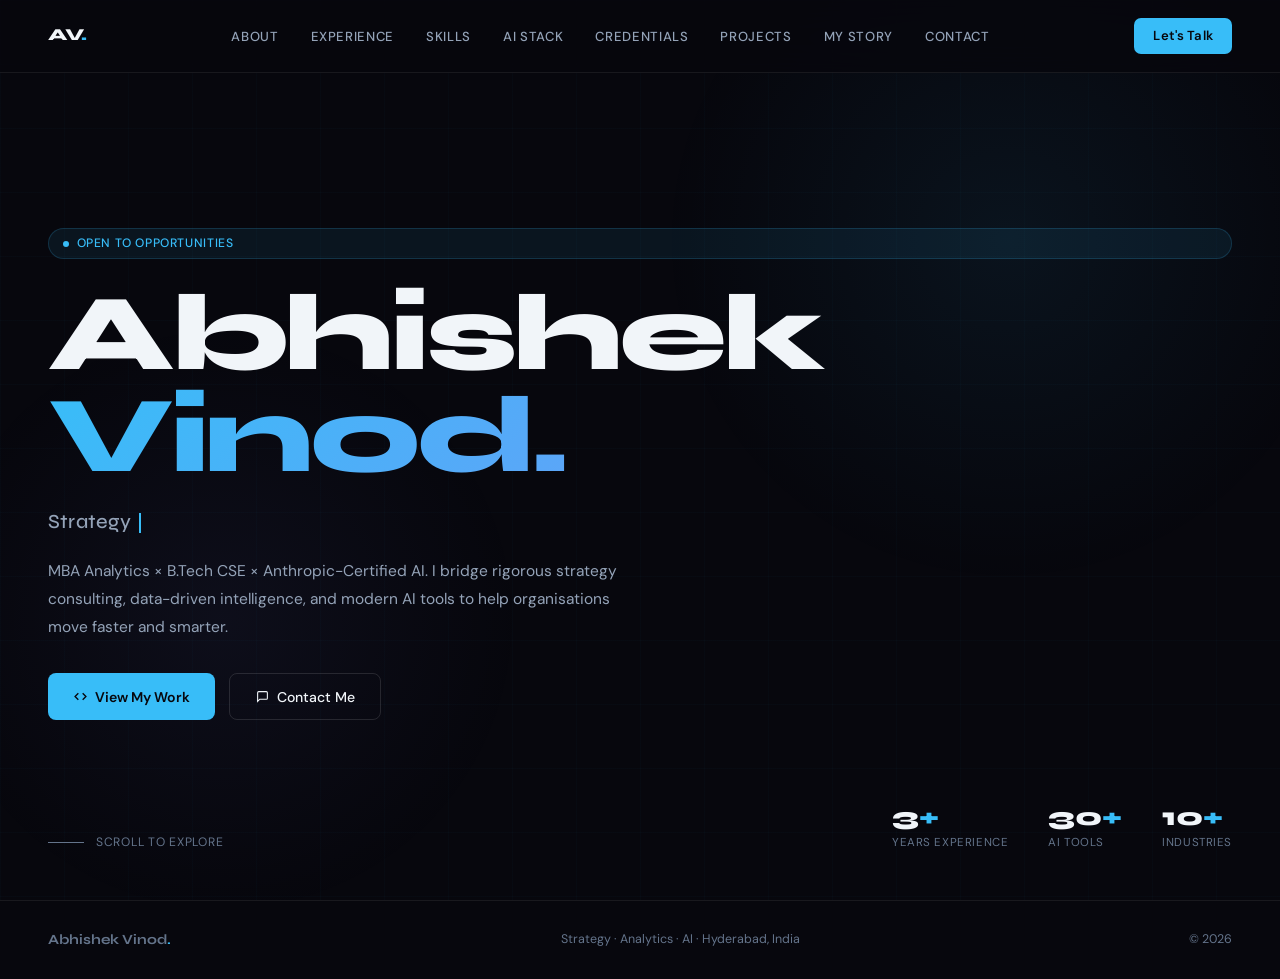
==== commit b6cbe450: "Convert portfolio to multi-page routed architecture - Replace all hash-based nav links with routed ." ====
--- a/index.html
+++ b/index.html
@@ -24,18 +24,18 @@
      NAVIGATION
 ═══════════════════════════════════════════ -->
 <nav id="nav">
-  <a class="nav-logo" href="#hero">AV<span>.</span></a>
+  <a class="nav-logo" href="index.html">AV<span>.</span></a>
   <ul class="nav-links">
-    <li><a href="#about">About</a></li>
-    <li><a href="#experience">Experience</a></li>
-    <li><a href="#skills">Skills</a></li>
-    <li><a href="#ai-tools">AI Stack</a></li>
-    <li><a href="#credentials">Credentials</a></li>
+    <li><a href="about.html">About</a></li>
+    <li><a href="experience.html">Experience</a></li>
+    <li><a href="skills.html">Skills</a></li>
+    <li><a href="ai-stack.html">AI Stack</a></li>
+    <li><a href="credentials.html">Credentials</a></li>
     <li><a href="projects.html">Projects</a></li>
     <li><a href="story.html">My Story</a></li>
-    <li><a href="#contact">Contact</a></li>
+    <li><a href="contact.html">Contact</a></li>
   </ul>
-  <a href="#contact" class="nav-cta">Let's Talk</a>
+  <a href="contact.html" class="nav-cta">Let's Talk</a>
 </nav>
 
 <!-- ═══════════════════════════════════════════
@@ -63,13 +63,13 @@
   </p>
 
   <div class="hero-ctas">
-    <a href="#experience" class="btn-primary">
+    <a href="experience.html" class="btn-primary">
       <svg width="13" height="13" viewBox="0 0 24 24" fill="none" stroke="currentColor" stroke-width="2.5">
         <polyline points="16 18 22 12 16 6"/><polyline points="8 6 2 12 8 18"/>
       </svg>
       View My Work
     </a>
-    <a href="#contact" class="btn-secondary">
+    <a href="contact.html" class="btn-secondary">
       <svg width="13" height="13" viewBox="0 0 24 24" fill="none" stroke="currentColor" stroke-width="2">
         <path d="M21 15a2 2 0 0 1-2 2H7l-4 4V5a2 2 0 0 1 2-2h14a2 2 0 0 1 2 2z"/>
       </svg>
@@ -99,457 +99,6 @@
 </section>
 
 <!-- ═══════════════════════════════════════════
-     ABOUT
-═══════════════════════════════════════════ -->
-<section id="about">
-  <div class="section-inner">
-    <div class="about-grid">
-
-      <!-- Left: text -->
-      <div>
-        <div class="section-label reveal">About Me</div>
-        <h2 class="section-heading reveal rd1">
-          Where strategy<br>meets code<br>
-          <span style="color:var(--accent)">meets AI.</span>
-        </h2>
-        <div class="about-text reveal rd2">
-          <p>
-            I'm a results-driven professional combining an <strong>MBA in Analytics</strong> and a
-            <strong>B.Tech in Computer Science</strong> — a rare pairing that lets me bridge business
-            problems and technical execution at any level.
-          </p>
-          <p>
-            After 2+ years building enterprise software at <strong>TCS</strong> for global BFSI clients,
-            I transitioned into <strong>strategy consulting</strong> with an AI-first lens — delivering
-            IPO readiness, competitive intelligence, and go-to-market strategy for growth-stage companies.
-          </p>
-          <p>
-            I'm <strong>Anthropic-certified</strong> and hands-on with 30+ AI tools — designing agentic
-            workflows and no-code applications that turn weeks of work into hours.
-          </p>
-        </div>
-      </div>
-
-      <!-- Right: pillar cards -->
-      <div class="about-pillars reveal rd3">
-        <div class="pillar">
-          <div class="pillar-icon">🎯</div>
-          <div class="pillar-title">Strategy & Consulting</div>
-          <div class="pillar-desc">IPO advisory, market sizing, TAM/SAM/SOM, and GTM strategy for $10M+ engagements</div>
-        </div>
-        <div class="pillar">
-          <div class="pillar-icon">📊</div>
-          <div class="pillar-title">Data & Analytics</div>
-          <div class="pillar-desc">Python, SQL, Power BI, Tableau — turning complex data into clear executive narratives</div>
-        </div>
-        <div class="pillar">
-          <div class="pillar-icon">🤖</div>
-          <div class="pillar-title">AI & Automation</div>
-          <div class="pillar-desc">Anthropic-certified; 30+ tools across GenAI, no-code building, and agentic workflows</div>
-        </div>
-        <div class="pillar">
-          <div class="pillar-icon">⚙️</div>
-          <div class="pillar-title">Full-Stack Engineering</div>
-          <div class="pillar-desc">Angular, Java, RESTful APIs — enterprise-grade BFSI delivery at scale</div>
-        </div>
-      </div>
-
-    </div>
-  </div>
-</section>
-
-<div class="section-divider"></div>
-
-<!-- ═══════════════════════════════════════════
-     EXPERIENCE
-     ↳ To add a new role, copy one <div class="exp-item"> block and update the content.
-═══════════════════════════════════════════ -->
-<section id="experience">
-  <div class="section-inner">
-    <div class="section-label reveal">Career</div>
-    <h2 class="section-heading reveal rd1">Professional<br>Experience</h2>
-    <p class="section-sub reveal rd2">Measurable impact across strategy, engineering, and analytics.</p>
-
-    <div class="exp-timeline">
-
-      <!-- ROLE 1: 1Lattice -->
-      <div class="exp-item reveal">
-        <div class="exp-dot"></div>
-        <div class="exp-header">
-          <span class="exp-company">1Lattice</span>
-          <span class="exp-role">Senior Associate — Strategy Consulting</span>
-          <span class="exp-period">May 2025 – Dec 2025</span>
-        </div>
-        <div class="exp-location">📍 Bengaluru, Karnataka</div>
-        <ul class="exp-bullets">
-          <li>Conducted end-to-end <strong>IPO readiness research</strong> and market entry analysis across tech, healthcare,
-              and financial services — synthesising 50+ sources including Bloomberg and Statista.</li>
-          <li>Led <strong>competitive benchmarking</strong> across 10+ industries, delivering data-driven market positioning insights to C-suite stakeholders.</li>
-          <li>Built <strong>financial models and scenario analyses</strong>; authored investment pitch materials for clients raising <strong>$10M+</strong> in funding.</li>
-          <li>Managed concurrent strategy decks, research reports, and executive presentations across multiple engagements.</li>
-          <li>Defined KPIs and tracked strategic initiatives collaboratively with senior consultants and client leadership.</li>
-        </ul>
-      </div>
-
-      <!-- ROLE 2: Innodatatics -->
-      <div class="exp-item reveal">
-        <div class="exp-dot"></div>
-        <div class="exp-header">
-          <span class="exp-company">Innodatatics</span>
-          <span class="exp-role">Analyst Intern — GenAI & Data Science</span>
-          <span class="exp-period">Apr 2024 – Jun 2024</span>
-        </div>
-        <div class="exp-location">📍 Hyderabad, Telangana</div>
-        <ul class="exp-bullets">
-          <li>Performed <strong>ETL operations</strong> with Python (Pandas) and Jupyter Notebook to clean, transform, and analyse structured datasets.</li>
-          <li>Built interactive <strong>Power BI and Excel dashboards</strong> for stakeholder communication and decision support.</li>
-          <li>Conducted market research to support client analytical problem statements and business reporting.</li>
-        </ul>
-      </div>
-
-      <!-- ROLE 3: TCS -->
-      <div class="exp-item reveal">
-        <div class="exp-dot"></div>
-        <div class="exp-header">
-          <span class="exp-company">Tata Consultancy Services</span>
-          <span class="exp-role">Assistant System Engineer — Full Stack BFSI</span>
-          <span class="exp-period">Nov 2020 – Jan 2023</span>
-        </div>
-        <div class="exp-location">📍 Hyderabad, Telangana</div>
-        <ul class="exp-bullets">
-          <li>Supported large-scale BFSI engagements serving <strong>10,000+ end users</strong> across banking, insurance, and financial services globally.</li>
-          <li>Led <strong>AngularJS-to-Angular 11 migration</strong> and built RESTful APIs with third-party integrations — improving client satisfaction by <strong>20%</strong>.</li>
-          <li>Acted as business-technical liaison for requirement analysis, issue classification, and QA across distributed teams.</li>
-          <li>Operated within <strong>Agile/Scrum</strong> frameworks: sprint planning, backlog grooming, retrospectives, BRD documentation.</li>
-        </ul>
-      </div>
-
-      <!-- ROLE 4: Lupin Foundation -->
-      <div class="exp-item reveal">
-        <div class="exp-dot"></div>
-        <div class="exp-header">
-          <span class="exp-company">Lupin Foundation</span>
-          <span class="exp-role">CSR Intern</span>
-          <span class="exp-period">Jan 2024 – Feb 2024</span>
-        </div>
-        <div class="exp-location">📍 Alwar, Rajasthan</div>
-        <ul class="exp-bullets">
-          <li>Assessed rural social impact initiatives, conducted stakeholder interviews, and produced structured reports for CSR strategy planning and programme evaluation.</li>
-        </ul>
-      </div>
-
-    </div>
-  </div>
-</section>
-
-<div class="section-divider"></div>
-
-<!-- ═══════════════════════════════════════════
-     SKILLS
-     ↳ To add a new skill tag, just add a <span class="tag">Name</span> in the relevant category.
-     ↳ To add a new category, copy a <div class="skill-cat"> block.
-═══════════════════════════════════════════ -->
-<section id="skills">
-  <div class="section-inner">
-    <div class="section-label reveal">Capabilities</div>
-    <h2 class="section-heading reveal rd1">Skills &<br>Tech Stack</h2>
-    <p class="section-sub reveal rd2">A rare blend of business acumen and technical depth.</p>
-
-    <div class="skills-grid">
-
-      <div class="skill-cat reveal">
-        <div class="skill-cat-head">
-          <div class="skill-cat-icon ib">🎯</div>
-          <div class="skill-cat-name">Strategy & Consulting</div>
-        </div>
-        <div class="skill-tags">
-          <span class="tag">Market Research</span>
-          <span class="tag">IPO Advisory</span>
-          <span class="tag">Competitive Benchmarking</span>
-          <span class="tag">TAM/SAM/SOM</span>
-          <span class="tag">Go-to-Market Strategy</span>
-          <span class="tag">Financial Modelling</span>
-          <span class="tag">Business Case Development</span>
-          <span class="tag">Stakeholder Management</span>
-        </div>
-      </div>
-
-      <div class="skill-cat reveal rd1">
-        <div class="skill-cat-head">
-          <div class="skill-cat-icon ip">📊</div>
-          <div class="skill-cat-name">Data & Analytics</div>
-        </div>
-        <div class="skill-tags">
-          <span class="tag">Python (Pandas, NumPy)</span>
-          <span class="tag">SQL</span>
-          <span class="tag">Power BI</span>
-          <span class="tag">Tableau</span>
-          <span class="tag">Advanced Excel</span>
-          <span class="tag">JMP</span>
-          <span class="tag">Statistical Analysis</span>
-          <span class="tag">ETL</span>
-        </div>
-      </div>
-
-      <div class="skill-cat reveal rd2">
-        <div class="skill-cat-head">
-          <div class="skill-cat-icon ig">⚙️</div>
-          <div class="skill-cat-name">Software Development</div>
-        </div>
-        <div class="skill-tags">
-          <span class="tag">Java</span>
-          <span class="tag">JavaScript / TypeScript</span>
-          <span class="tag">Angular (AngularJS → 11)</span>
-          <span class="tag">HTML / CSS</span>
-          <span class="tag">RESTful APIs</span>
-          <span class="tag">MySQL / PostgreSQL</span>
-          <span class="tag">GitHub</span>
-        </div>
-      </div>
-
-      <div class="skill-cat reveal rd3">
-        <div class="skill-cat-head">
-          <div class="skill-cat-icon io">🚀</div>
-          <div class="skill-cat-name">Project & Delivery</div>
-        </div>
-        <div class="skill-tags">
-          <span class="tag">Agile / Scrum</span>
-          <span class="tag">SDLC</span>
-          <span class="tag">JIRA / Confluence</span>
-          <span class="tag">BRD / User Stories</span>
-          <span class="tag">UAT</span>
-          <span class="tag">Design Thinking</span>
-          <span class="tag">Change Management</span>
-        </div>
-      </div>
-
-    </div>
-  </div>
-</section>
-
-<div class="section-divider"></div>
-
-<!-- ═══════════════════════════════════════════
-     AI TOOLS
-     ↳ To add a new tool card, copy a <div class="tool-card"> block and update the content.
-═══════════════════════════════════════════ -->
-<section id="ai-tools">
-  <div class="section-inner">
-    <div class="tools-header">
-      <div>
-        <div class="section-label reveal">AI Stack</div>
-        <h2 class="section-heading reveal rd1">30+ AI Tools,<br>In Production</h2>
-        <p class="section-sub reveal rd2" style="margin-bottom:0">
-          Hands-on across the full modern AI stack — frontier LLMs, no-code builders, and agentic workflows.
-        </p>
-      </div>
-      <div class="reveal rd3">
-        <span class="tools-badge">
-          <span style="width:6px;height:6px;border-radius:50%;background:var(--accent3);display:inline-block;flex-shrink:0"></span>
-          Anthropic Certified
-        </span>
-      </div>
-    </div>
-
-    <div class="tools-grid">
-
-      <div class="tool-card reveal">
-        <div class="tool-card-top"><span class="tool-emoji">🧠</span><span class="tool-cat">Research LLM</span></div>
-        <div class="tool-name">Claude (Anthropic)</div>
-        <div class="tool-desc">Advanced reasoning, long-context analysis, enterprise prompt engineering and agentic workflow design.</div>
-        <span class="tool-hl">Certified ✓</span>
-      </div>
-
-      <div class="tool-card reveal rd1">
-        <div class="tool-card-top"><span class="tool-emoji">💬</span><span class="tool-cat">LLM</span></div>
-        <div class="tool-name">ChatGPT & Gemini</div>
-        <div class="tool-desc">Multi-model workflows for content generation, research synthesis, and business document drafting.</div>
-        <span class="tool-hl">Daily use</span>
-      </div>
-
-      <div class="tool-card reveal rd2">
-        <div class="tool-card-top"><span class="tool-emoji">🔍</span><span class="tool-cat">AI Search</span></div>
-        <div class="tool-name">Perplexity & NotebookLM</div>
-        <div class="tool-desc">Real-time research, source-grounded analysis, and deep document intelligence for consulting engagements.</div>
-        <span class="tool-hl">Research stack</span>
-      </div>
-
-      <div class="tool-card reveal rd3">
-        <div class="tool-card-top"><span class="tool-emoji">⚡</span><span class="tool-cat">No-Code Builder</span></div>
-        <div class="tool-name">Bolt, Lovable & Replit</div>
-        <div class="tool-desc">Rapid prototyping and full-stack app deployment without traditional dev cycles — ship in hours, not weeks.</div>
-        <span class="tool-hl">App building</span>
-      </div>
-
-      <div class="tool-card reveal">
-        <div class="tool-card-top"><span class="tool-emoji">🎙️</span><span class="tool-cat">Meeting Intelligence</span></div>
-        <div class="tool-name">Fireflies, Whispr & Granola</div>
-        <div class="tool-desc">Automated meeting transcription, AI-generated summaries, and action follow-ups from client calls.</div>
-        <span class="tool-hl">Productivity</span>
-      </div>
-
-      <div class="tool-card reveal rd1">
-        <div class="tool-card-top"><span class="tool-emoji">🤖</span><span class="tool-cat">Automation</span></div>
-        <div class="tool-name">Numerous AI & Genspark</div>
-        <div class="tool-desc">Intelligent data enrichment, spreadsheet automation, and multi-agent research pipelines for client work.</div>
-        <span class="tool-hl">Workflow automation</span>
-      </div>
-
-      <div class="tool-card reveal rd2">
-        <div class="tool-card-top"><span class="tool-emoji">🛠️</span><span class="tool-cat">Custom GPT</span></div>
-        <div class="tool-name">Custom GPT Development</div>
-        <div class="tool-desc">Designed and deployed custom AI assistants tailored for specific consulting and business analysis workflows.</div>
-        <span class="tool-hl">Built & deployed</span>
-      </div>
-
-      <div class="tool-card reveal rd3">
-        <div class="tool-card-top"><span class="tool-emoji">🧬</span><span class="tool-cat">Emerging</span></div>
-        <div class="tool-name">Agentic Workflows</div>
-        <div class="tool-desc">Designing multi-step agentic chains that automate complex research, analysis, and delivery tasks end-to-end.</div>
-        <span class="tool-hl">Advanced</span>
-      </div>
-
-    </div>
-  </div>
-</section>
-
-<div class="section-divider"></div>
-
-<!-- ═══════════════════════════════════════════
-     CREDENTIALS
-     ↳ To add a certification, copy a <div class="cred-card"> block.
-     ↳ To add an education entry, copy a <div class="edu-card"> block.
-═══════════════════════════════════════════ -->
-<section id="credentials">
-  <div class="section-inner">
-    <div class="section-label reveal">Credentials</div>
-    <h2 class="section-heading reveal rd1">Certifications &<br>Education</h2>
-    <p class="section-sub reveal rd2">Built on rigorous academics and continuous upskilling.</p>
-
-    <div class="sub-heading reveal">Certifications</div>
-    <div class="creds-grid">
-
-      <div class="cred-card reveal">
-        <div class="cred-icon">🤖</div>
-        <div>
-          <div class="cred-name">AI Fundamentals</div>
-          <div class="cred-issuer">Anthropic (Claude.ai)</div>
-          <div class="cred-year">March 2026</div>
-        </div>
-      </div>
-
-      <div class="cred-card reveal rd1">
-        <div class="cred-icon">⚡</div>
-        <div>
-          <div class="cred-name">AI Mastermind Program — 30+ Tools</div>
-          <div class="cred-issuer">Automation & GenAI Training</div>
-          <div class="cred-year">March 2026</div>
-        </div>
-      </div>
-
-      <div class="cred-card reveal rd2">
-        <div class="cred-icon">📈</div>
-        <div>
-          <div class="cred-name">Business Analyst Live Project</div>
-          <div class="cred-issuer">Finlatics</div>
-          <div class="cred-year">2024</div>
-        </div>
-      </div>
-
-      <div class="cred-card reveal rd3">
-        <div class="cred-icon">☕</div>
-        <div>
-          <div class="cred-name">Core Java Certificate</div>
-          <div class="cred-issuer">NIIT</div>
-          <div class="cred-year">2020</div>
-        </div>
-      </div>
-
-    </div>
-
-    <div class="sub-heading reveal" style="margin-top:2.5rem">Education</div>
-    <div class="edu-grid">
-
-      <div class="edu-card reveal">
-        <div class="edu-degree">Master of Business Administration</div>
-        <div class="edu-spec">Analytics Specialisation</div>
-        <div class="edu-inst">SVKM's NMIMS, Indore</div>
-        <div class="edu-year">2023 – 2025</div>
-      </div>
-
-      <div class="edu-card reveal rd1">
-        <div class="edu-degree">Bachelor of Technology</div>
-        <div class="edu-spec">Computer Science & Engineering</div>
-        <div class="edu-inst">SRM Institute of Science and Technology, Chennai</div>
-        <div class="edu-year">2016 – 2020</div>
-      </div>
-
-    </div>
-  </div>
-</section>
-
-<!-- ═══════════════════════════════════════════
-     CONTACT
-═══════════════════════════════════════════ -->
-<section id="contact">
-  <div class="contact-inner">
-
-    <div>
-      <div class="section-label reveal">Get in Touch</div>
-      <h2 class="section-heading reveal rd1">
-        Let's build<br>something<br>
-        <span style="color:var(--accent)">great.</span>
-      </h2>
-      <p class="reveal rd2" style="color:var(--text2);font-size:.97rem;line-height:1.75;max-width:420px">
-        Open to strategy consulting roles, AI product opportunities, and leadership positions at growth-stage companies.
-      </p>
-
-      <div class="contact-links reveal rd3">
-        <a href="mailto:abhishekvinod48@gmail.com" class="contact-link">
-          <div class="cl-icon">✉️</div>
-          <div>
-            <div class="cl-label">Email</div>
-            <div class="cl-value">abhishekvinod48@gmail.com</div>
-          </div>
-        </a>
-        <a href="https://linkedin.com/in/abhishekvinod-mba" target="_blank" rel="noopener" class="contact-link">
-          <div class="cl-icon">💼</div>
-          <div>
-            <div class="cl-label">LinkedIn</div>
-            <div class="cl-value">linkedin.com/in/abhishekvinod-mba</div>
-          </div>
-        </a>
-        <a href="tel:+919566036277" class="contact-link">
-          <div class="cl-icon">📱</div>
-          <div>
-            <div class="cl-label">Phone</div>
-            <div class="cl-value">+91 95660 36277</div>
-          </div>
-        </a>
-      </div>
-    </div>
-
-    <div class="contact-right reveal rd2">
-      <div class="cta-heading">Why work<br>with me?</div>
-      <div class="cta-text">
-        I bring a rare trifecta — strategic thinking, analytical execution, and AI fluency that accelerates every deliverable.
-      </div>
-      <ul class="cta-list">
-        <li>MBA Analytics + B.Tech CSE — business meets engineering</li>
-        <li>Anthropic-certified; 30+ AI tools in daily production use</li>
-        <li>IPO, M&A, and GTM strategy for $10M+ client engagements</li>
-        <li>Enterprise BFSI software delivery at TCS scale</li>
-        <li>C-suite to dev team — full communication fluency</li>
-      </ul>
-      <a href="mailto:abhishekvinod48@gmail.com" class="btn-primary" style="width:100%;justify-content:center;font-size:.9rem">
-        Send a Message →
-      </a>
-    </div>
-
-  </div>
-</section>
-
-<!-- ═══════════════════════════════════════════
      FOOTER
 ═══════════════════════════════════════════ -->
 <footer>
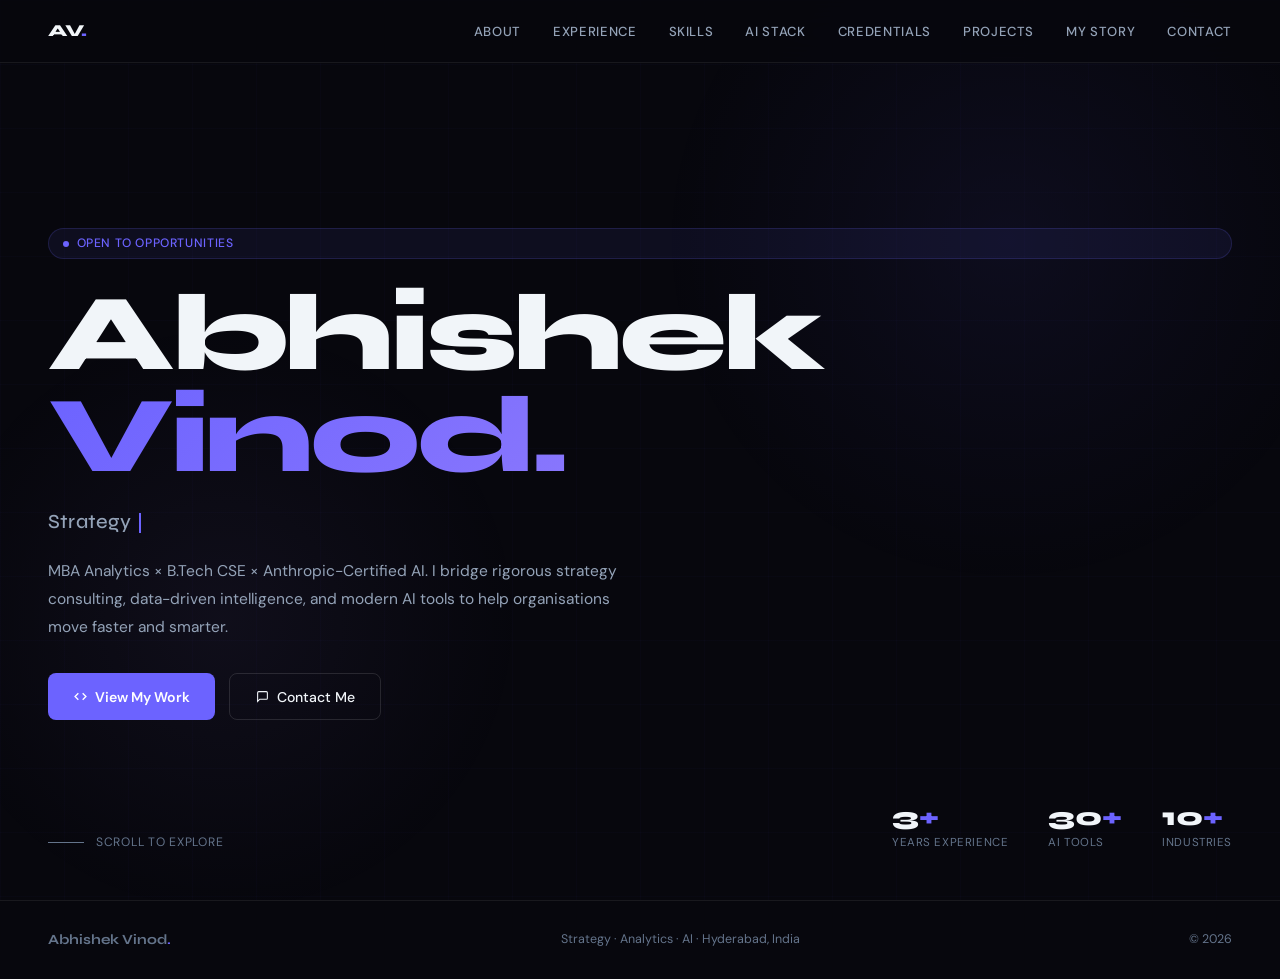
==== commit d5413112: "Fix nav alignment and add mobile hamburger menu across all 9 pages - Remove 'Let's Talk' CTA button " ====
--- a/index.html
+++ b/index.html
@@ -35,7 +35,9 @@
     <li><a href="story.html">My Story</a></li>
     <li><a href="contact.html">Contact</a></li>
   </ul>
-  <a href="contact.html" class="nav-cta">Let's Talk</a>
+  <button class="nav-hamburger" id="nav-hamburger" aria-label="Open menu">
+    <span></span><span></span><span></span>
+  </button>
 </nav>
 
 <!-- ═══════════════════════════════════════════
--- a/styles.css
+++ b/styles.css
@@ -12,13 +12,13 @@
   --surface2: #1e1e32;
   --border:   rgba(255, 255, 255, 0.07);
   --border2:  rgba(255, 255, 255, 0.12);
-  --accent:   #38bdf8;   /* cyan  */
-  --accent2:  #818cf8;   /* indigo */
+  --accent:   #6c63ff;   /* cyan  */
+  --accent2:  #a78bfa;   /* lavender */
   --accent3:  #34d399;   /* green  */
   --text:     #f1f5f9;
   --text2:    #94a3b8;
   --text3:    #64748b;
-  --glow:     rgba(56, 189, 248, 0.15);
+  --glow:     rgba(108, 99, 255, 0.15);
   font-size:  16px;
 }
 
@@ -43,8 +43,8 @@
 .grid-bg {
   position: fixed; inset: 0;
   background-image:
-    linear-gradient(rgba(56,189,248,0.025) 1px, transparent 1px),
-    linear-gradient(90deg, rgba(56,189,248,0.025) 1px, transparent 1px);
+    linear-gradient(rgba(108,99,255,0.025) 1px, transparent 1px),
+    linear-gradient(90deg, rgba(108,99,255,0.025) 1px, transparent 1px);
   background-size: 64px 64px;
   pointer-events: none;
   z-index: 0;
@@ -75,13 +75,38 @@
 }
 .nav-links a:hover { color: var(--accent); }
 .nav-cta {
-  background: var(--accent); color: #07070d; border: none;
+  background: var(--accent); color: #fff; border: none;
   padding: 0.48rem 1.2rem; border-radius: 7px;
   font-family: 'DM Sans', sans-serif; font-weight: 600; font-size: 0.82rem;
   cursor: pointer; text-decoration: none; letter-spacing: 0.01em;
   transition: opacity 0.2s, transform 0.15s;
 }
 .nav-cta:hover { opacity: 0.85; transform: translateY(-1px); }
+.nav-links a.active { color: var(--accent); }
+
+/* Hamburger button — hidden on desktop */
+.nav-hamburger {
+  display: none;
+  flex-direction: column;
+  justify-content: center;
+  gap: 5px;
+  background: none;
+  border: none;
+  cursor: pointer;
+  padding: 4px;
+  z-index: 901;
+}
+.nav-hamburger span {
+  display: block;
+  width: 22px;
+  height: 2px;
+  background: var(--text);
+  border-radius: 2px;
+  transition: transform 0.3s, opacity 0.3s;
+}
+.nav-hamburger.open span:nth-child(1) { transform: translateY(7px) rotate(45deg); }
+.nav-hamburger.open span:nth-child(2) { opacity: 0; }
+.nav-hamburger.open span:nth-child(3) { transform: translateY(-7px) rotate(-45deg); }
 
 /* ═══════════════════════════════════════════════
    HERO
@@ -94,17 +119,17 @@
 }
 .hero-glow {
   position: absolute; top: -15%; right: -8%; width: 750px; height: 750px;
-  background: radial-gradient(circle, rgba(56,189,248,0.07) 0%, transparent 65%);
+  background: radial-gradient(circle, rgba(108,99,255,0.07) 0%, transparent 65%);
   pointer-events: none;
 }
 .hero-glow2 {
   position: absolute; bottom: -5%; left: -8%; width: 650px; height: 650px;
-  background: radial-gradient(circle, rgba(129,140,248,0.06) 0%, transparent 65%);
+  background: radial-gradient(circle, rgba(167,139,250,0.06) 0%, transparent 65%);
   pointer-events: none;
 }
 .hero-tag {
   display: inline-flex; align-items: center; gap: 0.5rem;
-  background: rgba(56,189,248,0.08); border: 1px solid rgba(56,189,248,0.18);
+  background: rgba(108,99,255,0.08); border: 1px solid rgba(108,99,255,0.18);
   border-radius: 100px; padding: 0.32rem 0.85rem;
   color: var(--accent); font-size: 0.76rem; font-weight: 500;
   letter-spacing: 0.05em; text-transform: uppercase;
@@ -156,14 +181,14 @@
 }
 .btn-primary {
   display: inline-flex; align-items: center; gap: 0.5rem;
-  background: var(--accent); color: #07070d;
+  background: var(--accent); color: #fff;
   padding: 0.7rem 1.6rem; border-radius: 8px;
   font-weight: 600; font-size: 0.88rem; text-decoration: none;
   transition: all 0.2s;
 }
 .btn-primary:hover {
-  background: #0ea5e9; transform: translateY(-2px);
-  box-shadow: 0 8px 28px rgba(56,189,248,0.28);
+  background: #5a52e0; transform: translateY(-2px);
+  box-shadow: 0 8px 28px rgba(108,99,255,0.28);
 }
 .btn-secondary {
   display: inline-flex; align-items: center; gap: 0.5rem;
@@ -174,7 +199,7 @@
 }
 .btn-secondary:hover {
   border-color: var(--accent); color: var(--accent);
-  background: rgba(56,189,248,0.05);
+  background: rgba(108,99,255,0.05);
 }
 .hero-stats {
   position: absolute; bottom: 3rem; right: 3rem;
@@ -245,7 +270,7 @@
   transition: all 0.3s cubic-bezier(0.16, 1, 0.3, 1);
 }
 .pillar:hover {
-  border-color: rgba(56,189,248,0.28); background: var(--surface2);
+  border-color: rgba(108,99,255,0.28); background: var(--surface2);
   transform: translateY(-4px);
 }
 .pillar-icon  { font-size: 1.4rem; margin-bottom: 0.55rem; }
@@ -280,7 +305,7 @@
 .exp-company  { font-family: 'Syne', sans-serif; font-weight: 700; font-size: 1.05rem; color: var(--text); }
 .exp-role {
   font-size: 0.78rem; color: var(--accent);
-  background: rgba(56,189,248,0.09); border: 1px solid rgba(56,189,248,0.14);
+  background: rgba(108,99,255,0.09); border: 1px solid rgba(108,99,255,0.14);
   padding: 0.18rem 0.65rem; border-radius: 100px; font-weight: 500;
 }
 .exp-period   { font-size: 0.77rem; color: var(--text3); margin-left: auto; letter-spacing: 0.02em; }
@@ -313,10 +338,13 @@
   font-size: 1rem; flex-shrink: 0;
 }
 /* Icon colour variants */
-.ib { background: rgba(56,189,248,0.12); }
-.ip { background: rgba(129,140,248,0.12); }
+.ib { background: rgba(108,99,255,0.12); }
+.ip { background: rgba(167,139,250,0.12); }
 .ig { background: rgba(52,211,153,0.12); }
 .io { background: rgba(251,146,60,0.12); }
+.ir { background: rgba(244,114,182,0.12); }
+.ic { background: rgba(56,189,248,0.12); }
+.iy { background: rgba(250,204,21,0.12); }
 .skill-cat-name { font-family: 'Syne', sans-serif; font-weight: 700; font-size: 0.88rem; color: var(--text); }
 .skill-tags { display: flex; flex-wrap: wrap; gap: 0.45rem; }
 .tag {
@@ -326,7 +354,7 @@
   transition: all 0.2s; cursor: default;
 }
 .tag:hover {
-  background: rgba(56,189,248,0.08); border-color: rgba(56,189,248,0.22);
+  background: rgba(108,99,255,0.08); border-color: rgba(108,99,255,0.22);
   color: var(--accent);
 }
 
@@ -356,11 +384,11 @@
 /* Radial glow on hover — JS sets --mx and --my */
 .tool-card::before {
   content: ''; position: absolute; inset: 0;
-  background: radial-gradient(circle at var(--mx, 50%) var(--my, 50%), rgba(56,189,248,0.07), transparent 60%);
+  background: radial-gradient(circle at var(--mx, 50%) var(--my, 50%), rgba(108,99,255,0.07), transparent 60%);
   opacity: 0; transition: opacity 0.3s;
 }
 .tool-card:hover {
-  border-color: rgba(56,189,248,0.22); transform: translateY(-5px);
+  border-color: rgba(108,99,255,0.22); transform: translateY(-5px);
   box-shadow: 0 20px 48px rgba(0,0,0,0.35);
 }
 .tool-card:hover::before { opacity: 1; }
@@ -377,7 +405,7 @@
 .tool-hl {
   display: inline-block; margin-top: 0.7rem;
   font-size: 0.72rem; color: var(--accent);
-  background: rgba(56,189,248,0.08); border: 1px solid rgba(56,189,248,0.14);
+  background: rgba(108,99,255,0.08); border: 1px solid rgba(108,99,255,0.14);
   padding: 0.22rem 0.6rem; border-radius: 100px;
 }
 
@@ -395,7 +423,7 @@
 .cred-card:hover { border-color: var(--border2); transform: translateY(-2px); }
 .cred-icon {
   width: 38px; height: 38px; border-radius: 9px;
-  background: rgba(56,189,248,0.1);
+  background: rgba(108,99,255,0.1);
   display: flex; align-items: center; justify-content: center;
   font-size: 1rem; flex-shrink: 0;
 }
@@ -418,10 +446,10 @@
 .edu-card::after {
   content: ''; position: absolute; top: -40%; right: -20%;
   width: 200px; height: 200px;
-  background: radial-gradient(circle, rgba(129,140,248,0.06), transparent 70%);
+  background: radial-gradient(circle, rgba(167,139,250,0.06), transparent 70%);
   pointer-events: none;
 }
-.edu-card:hover { border-color: rgba(129,140,248,0.28); transform: translateY(-3px); }
+.edu-card:hover { border-color: rgba(167,139,250,0.28); transform: translateY(-3px); }
 .edu-degree { font-family: 'Syne', sans-serif; font-weight: 800; font-size: 0.97rem; color: var(--text); margin-bottom: 0.45rem; line-height: 1.25; }
 .edu-spec   { font-size: 0.8rem; color: var(--accent2); margin-bottom: 0.35rem; }
 .edu-inst   { font-size: 0.82rem; color: var(--text2); margin-bottom: 0.28rem; }
@@ -444,12 +472,12 @@
   border-radius: 12px; transition: all 0.2s;
 }
 .contact-link:hover {
-  border-color: rgba(56,189,248,0.28); color: var(--text);
+  border-color: rgba(108,99,255,0.28); color: var(--text);
   background: var(--surface2); transform: translateX(5px);
 }
 .cl-icon {
   width: 34px; height: 34px; border-radius: 8px;
-  background: rgba(56,189,248,0.1);
+  background: rgba(108,99,255,0.1);
   display: flex; align-items: center; justify-content: center;
   font-size: 0.95rem; flex-shrink: 0;
 }
@@ -462,7 +490,7 @@
 .contact-right::before {
   content: ''; position: absolute; top: -50%; left: -20%;
   width: 380px; height: 380px;
-  background: radial-gradient(circle, rgba(56,189,248,0.06), transparent 65%);
+  background: radial-gradient(circle, rgba(108,99,255,0.06), transparent 65%);
   pointer-events: none;
 }
 .cta-heading { font-family: 'Syne', sans-serif; font-weight: 800; font-size: 1.45rem; color: var(--text); margin-bottom: 0.65rem; line-height: 1.2; }
@@ -505,8 +533,23 @@
 }
 @media (max-width: 768px) {
   nav               { padding: 1rem 1.5rem; }
-  .nav-links,
-  .nav-cta          { display: none; }
+  .nav-hamburger    { display: flex; }
+  .nav-links        {
+    display: none;
+    position: absolute;
+    top: 100%;
+    left: 0; right: 0;
+    background: rgba(7,7,13,0.97);
+    backdrop-filter: blur(24px);
+    border-bottom: 1px solid var(--border);
+    flex-direction: column;
+    padding: 0.5rem 0;
+    gap: 0;
+  }
+  .nav-links.open   { display: flex; }
+  .nav-links li     { border-bottom: 1px solid var(--border); }
+  .nav-links li:last-child { border-bottom: none; }
+  .nav-links a      { display: block; padding: 0.875rem 1.5rem; font-size: 0.88rem; }
   .section-inner    { padding: 4rem 1.5rem; }
   #hero             { padding: 7rem 1.5rem 9rem; }
   .hero-stats,
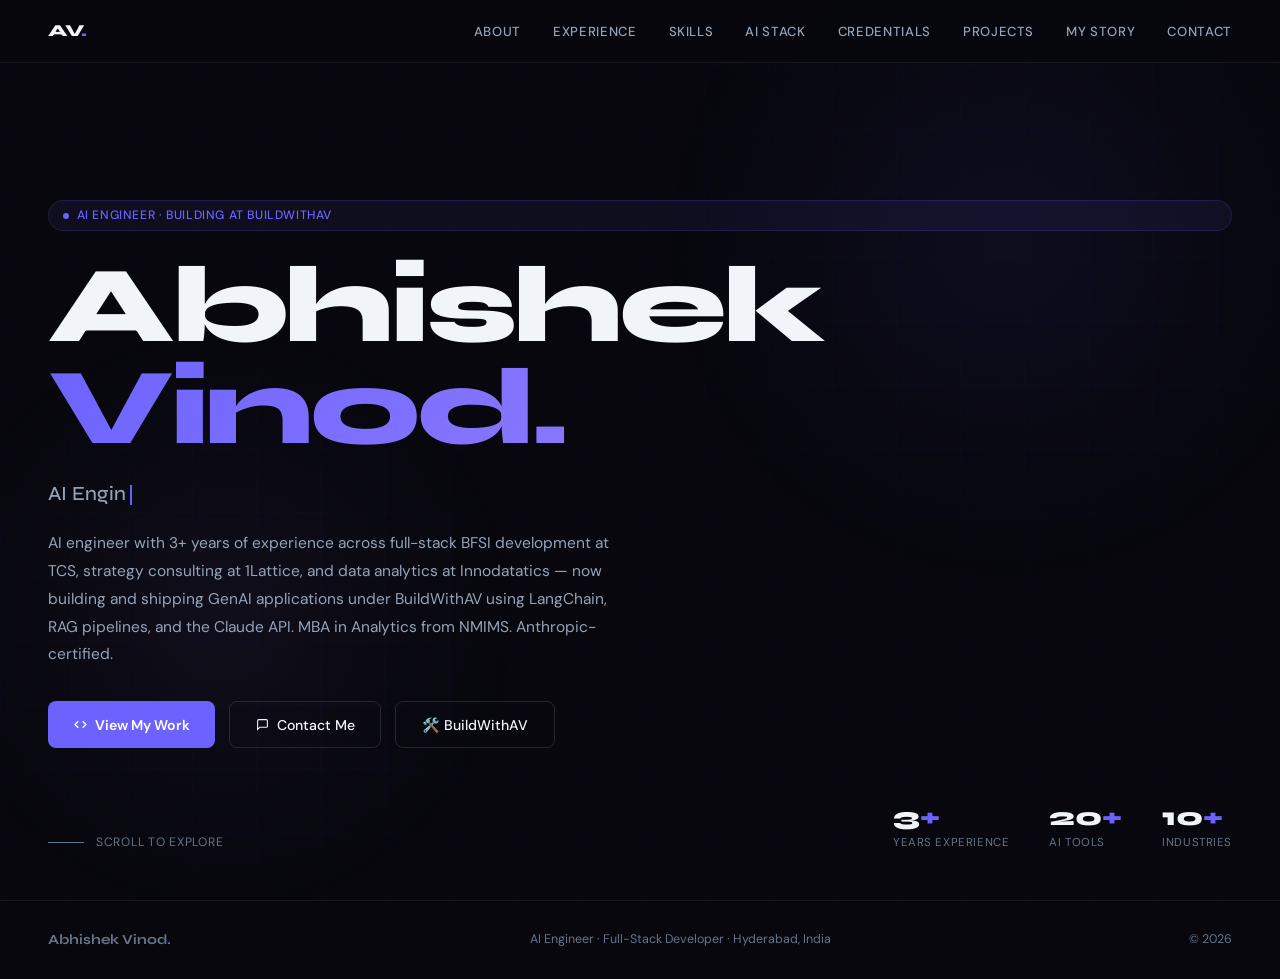
==== commit 7e5f6bc2: "Reposition home page: AI Engineer identity, updated hero description, BuildWithAV CTA, stats and foo" ====
--- a/index.html
+++ b/index.html
@@ -47,7 +47,7 @@
   <div class="hero-glow"></div>
   <div class="hero-glow2"></div>
 
-  <div class="hero-tag">Open to opportunities</div>
+  <div class="hero-tag">AI Engineer · Building at BuildWithAV</div>
 
   <h1 class="hero-name">
     Abhishek
@@ -60,8 +60,7 @@
   </p>
 
   <p class="hero-desc">
-    MBA Analytics × B.Tech CSE × Anthropic-Certified AI. I bridge rigorous strategy consulting,
-    data-driven intelligence, and modern AI tools to help organisations move faster and smarter.
+    AI engineer with 3+ years of experience across full-stack BFSI development at TCS, strategy consulting at 1Lattice, and data analytics at Innodatatics — now building and shipping GenAI applications under BuildWithAV using LangChain, RAG pipelines, and the Claude API. MBA in Analytics from NMIMS. Anthropic-certified.
   </p>
 
   <div class="hero-ctas">
@@ -77,6 +76,9 @@
       </svg>
       Contact Me
     </a>
+    <a href="https://buildwithav.com" class="btn-secondary" target="_blank" rel="noopener">
+      🛠️ BuildWithAV
+    </a>
   </div>
 
   <div class="hero-scroll">
@@ -90,7 +92,7 @@
       <div class="stat-label">Years Experience</div>
     </div>
     <div>
-      <div class="stat-num">30<span>+</span></div>
+      <div class="stat-num">20<span>+</span></div>
       <div class="stat-label">AI Tools</div>
     </div>
     <div>
@@ -105,7 +107,7 @@
 ═══════════════════════════════════════════ -->
 <footer>
   <div class="footer-brand">Abhishek Vinod<span>.</span></div>
-  <div class="footer-copy">Strategy · Analytics · AI · Hyderabad, India</div>
+  <div class="footer-copy">AI Engineer · Full-Stack Developer · Hyderabad, India</div>
   <div class="footer-copy">© 2026</div>
 </footer>
 
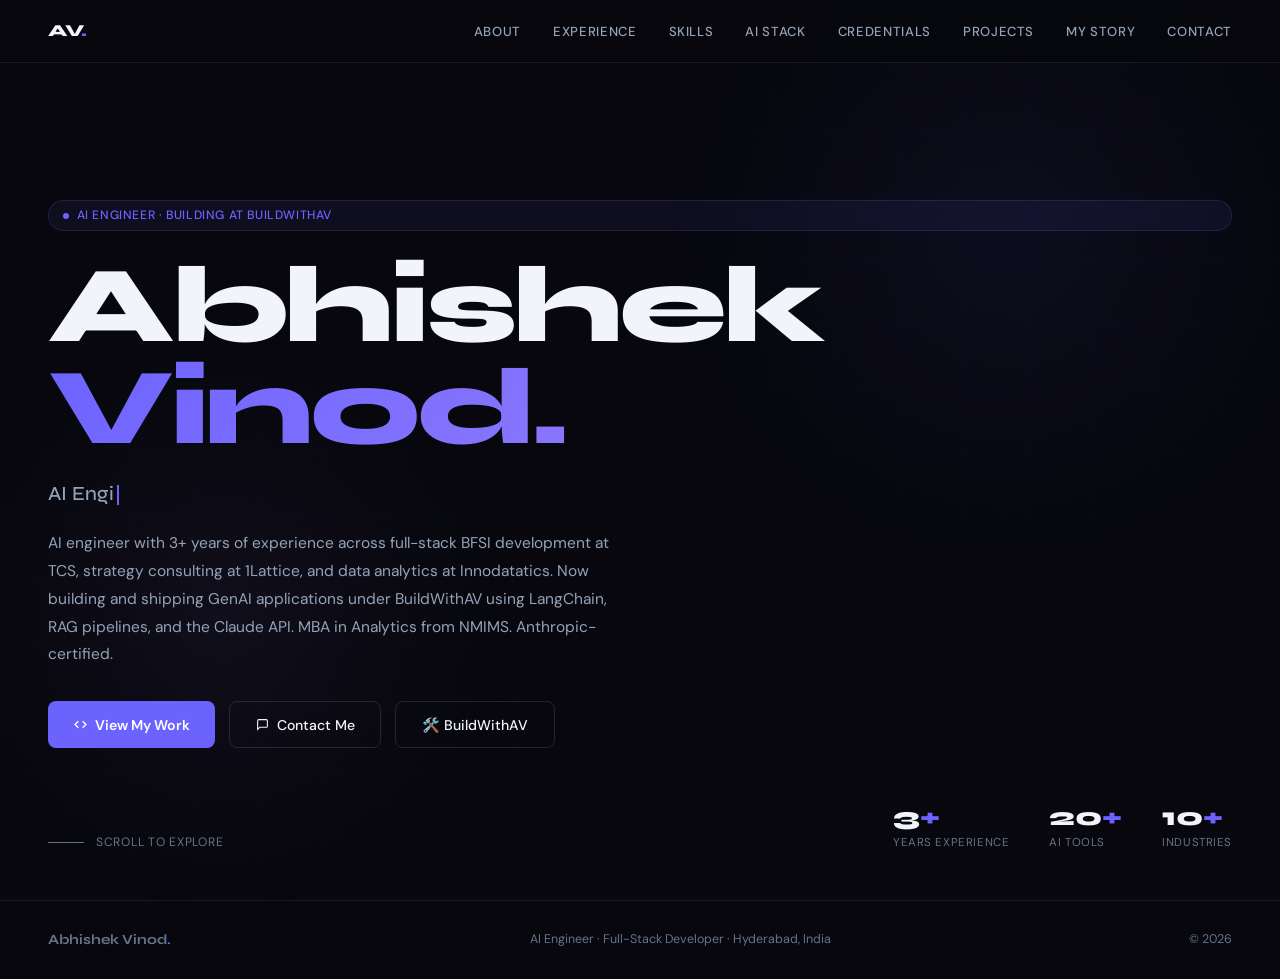
==== commit ca7cf0a3: "Fix homepage responsiveness: scale hero name, raise hamburger breakpoint, reflow stats" ====
--- a/index.html
+++ b/index.html
@@ -60,7 +60,7 @@
   </p>
 
   <p class="hero-desc">
-    AI engineer with 3+ years of experience across full-stack BFSI development at TCS, strategy consulting at 1Lattice, and data analytics at Innodatatics — now building and shipping GenAI applications under BuildWithAV using LangChain, RAG pipelines, and the Claude API. MBA in Analytics from NMIMS. Anthropic-certified.
+    AI engineer with 3+ years of experience across full-stack BFSI development at TCS, strategy consulting at 1Lattice, and data analytics at Innodatatics. Now building and shipping GenAI applications under BuildWithAV using LangChain, RAG pipelines, and the Claude API. MBA in Analytics from NMIMS. Anthropic-certified.
   </p>
 
   <div class="hero-ctas">
--- a/styles.css
+++ b/styles.css
@@ -71,6 +71,7 @@
 .nav-links a {
   color: var(--text2); text-decoration: none; font-size: 0.82rem;
   font-weight: 500; letter-spacing: 0.05em; text-transform: uppercase;
+  white-space: nowrap;
   transition: color 0.2s;
 }
 .nav-links a:hover { color: var(--accent); }
@@ -525,14 +526,7 @@
 /* ═══════════════════════════════════════════════
    RESPONSIVE
 ═══════════════════════════════════════════════ */
-@media (max-width: 900px) {
-  .about-grid,
-  .contact-inner    { grid-template-columns: 1fr; gap: 2.5rem; }
-  .creds-grid,
-  .edu-grid         { grid-template-columns: 1fr; }
-}
-@media (max-width: 768px) {
-  nav               { padding: 1rem 1.5rem; }
+@media (max-width: 1100px) {
   .nav-hamburger    { display: flex; }
   .nav-links        {
     display: none;
@@ -549,12 +543,31 @@
   .nav-links.open   { display: flex; }
   .nav-links li     { border-bottom: 1px solid var(--border); }
   .nav-links li:last-child { border-bottom: none; }
-  .nav-links a      { display: block; padding: 0.875rem 1.5rem; font-size: 0.88rem; }
+  .nav-links a      { display: block; padding: 0.875rem 3rem; font-size: 0.88rem; }
+  .hero-stats {
+    position: static;
+    display: grid; grid-template-columns: repeat(3, auto);
+    justify-content: start; gap: 1.25rem 2.5rem;
+    margin-top: 2.5rem;
+  }
+}
+@media (max-width: 900px) {
+  .about-grid,
+  .contact-inner    { grid-template-columns: 1fr; gap: 2.5rem; }
+  .creds-grid,
+  .edu-grid         { grid-template-columns: 1fr; }
+}
+@media (max-width: 768px) {
+  nav               { padding: 1rem 1.5rem; }
+  .nav-links a      { padding: 0.875rem 1.5rem; }
   .section-inner    { padding: 4rem 1.5rem; }
-  #hero             { padding: 7rem 1.5rem 9rem; }
-  .hero-stats,
+  #hero             { padding: 7rem 1.5rem 4rem; }
+  .hero-name        { font-size: clamp(2.25rem, 11.5vw, 4.1rem); }
   .hero-scroll      { display: none; }
   .section-divider  { margin: 0 1.5rem; }
   footer            { flex-direction: column; text-align: center; padding: 1.5rem; }
   .contact-inner    { padding: 4rem 1.5rem; }
 }
+@media (max-width: 480px) {
+  .hero-stats       { grid-template-columns: repeat(3, 1fr); column-gap: 1rem; }
+}
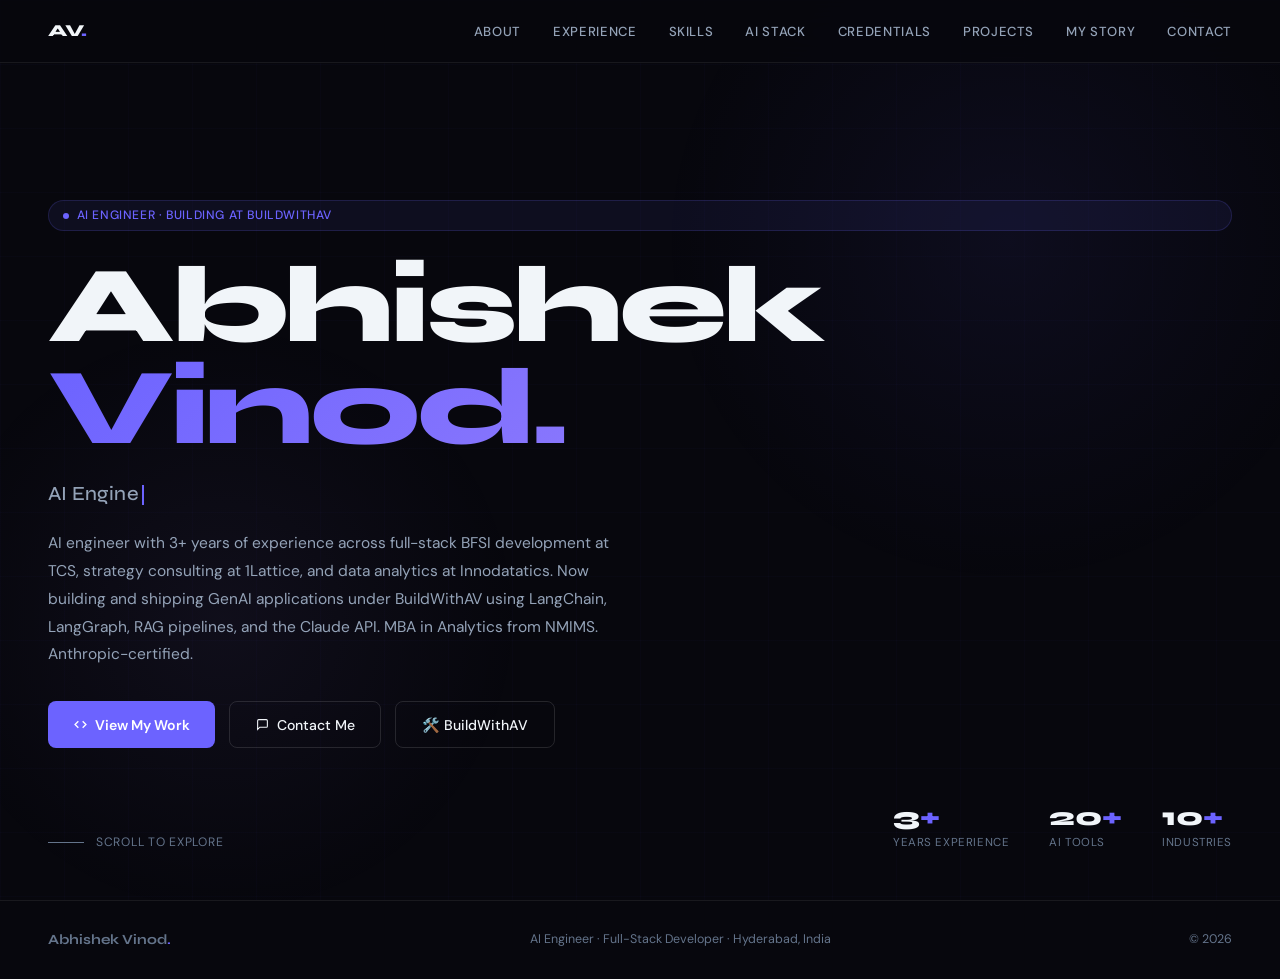
==== commit 65b5e811: "Hero: add LangGraph, point View My Work to projects" ====
--- a/index.html
+++ b/index.html
@@ -3,7 +3,25 @@
 <head>
   <meta charset="UTF-8" />
   <meta name="viewport" content="width=device-width, initial-scale=1.0" />
-  <title>Abhishek Vinod — Strategy | Analytics | AI</title>
+  <title>Abhishek Vinod | AI Engineer</title>
+  <meta name="description" content="AI Engineer building GenAI applications with LangChain, RAG pipelines and agents. Full-stack developer background. Based in Hyderabad, India." />
+  <meta property="og:type" content="website" />
+  <meta property="og:site_name" content="Abhishek Vinod" />
+  <meta property="og:title" content="Abhishek Vinod | AI Engineer" />
+  <meta property="og:description" content="AI Engineer building GenAI applications with LangChain, RAG pipelines and agents. Full-stack developer background. Based in Hyderabad, India." />
+  <meta property="og:url" content="https://coderabhishek.github.io/my-portfolio/" />
+  <meta property="og:image" content="https://coderabhishek.github.io/my-portfolio/og-image.png" />
+  <meta property="og:image:width" content="1200" />
+  <meta property="og:image:height" content="630" />
+  <meta property="og:image:alt" content="Abhishek Vinod, AI Engineer" />
+  <meta name="twitter:card" content="summary_large_image" />
+  <meta name="twitter:title" content="Abhishek Vinod | AI Engineer" />
+  <meta name="twitter:description" content="AI Engineer building GenAI applications with LangChain, RAG pipelines and agents. Full-stack developer background. Based in Hyderabad, India." />
+  <meta name="twitter:image" content="https://coderabhishek.github.io/my-portfolio/og-image.png" />
+  <link rel="icon" href="favicon.ico" sizes="any" />
+  <link rel="icon" type="image/png" sizes="32x32" href="favicon-32.png" />
+  <link rel="icon" type="image/png" sizes="192x192" href="favicon-192.png" />
+  <link rel="apple-touch-icon" href="apple-touch-icon.png" />
 
   <!-- Google Fonts -->
   <link rel="preconnect" href="https://fonts.googleapis.com" />
@@ -60,11 +78,11 @@
   </p>
 
   <p class="hero-desc">
-    AI engineer with 3+ years of experience across full-stack BFSI development at TCS, strategy consulting at 1Lattice, and data analytics at Innodatatics. Now building and shipping GenAI applications under BuildWithAV using LangChain, RAG pipelines, and the Claude API. MBA in Analytics from NMIMS. Anthropic-certified.
+    AI engineer with 3+ years of experience across full-stack BFSI development at TCS, strategy consulting at 1Lattice, and data analytics at Innodatatics. Now building and shipping GenAI applications under BuildWithAV using LangChain, LangGraph, RAG pipelines, and the Claude API. MBA in Analytics from NMIMS. Anthropic-certified.
   </p>
 
   <div class="hero-ctas">
-    <a href="experience.html" class="btn-primary">
+    <a href="projects.html" class="btn-primary">
       <svg width="13" height="13" viewBox="0 0 24 24" fill="none" stroke="currentColor" stroke-width="2.5">
         <polyline points="16 18 22 12 16 6"/><polyline points="8 6 2 12 8 18"/>
       </svg>
